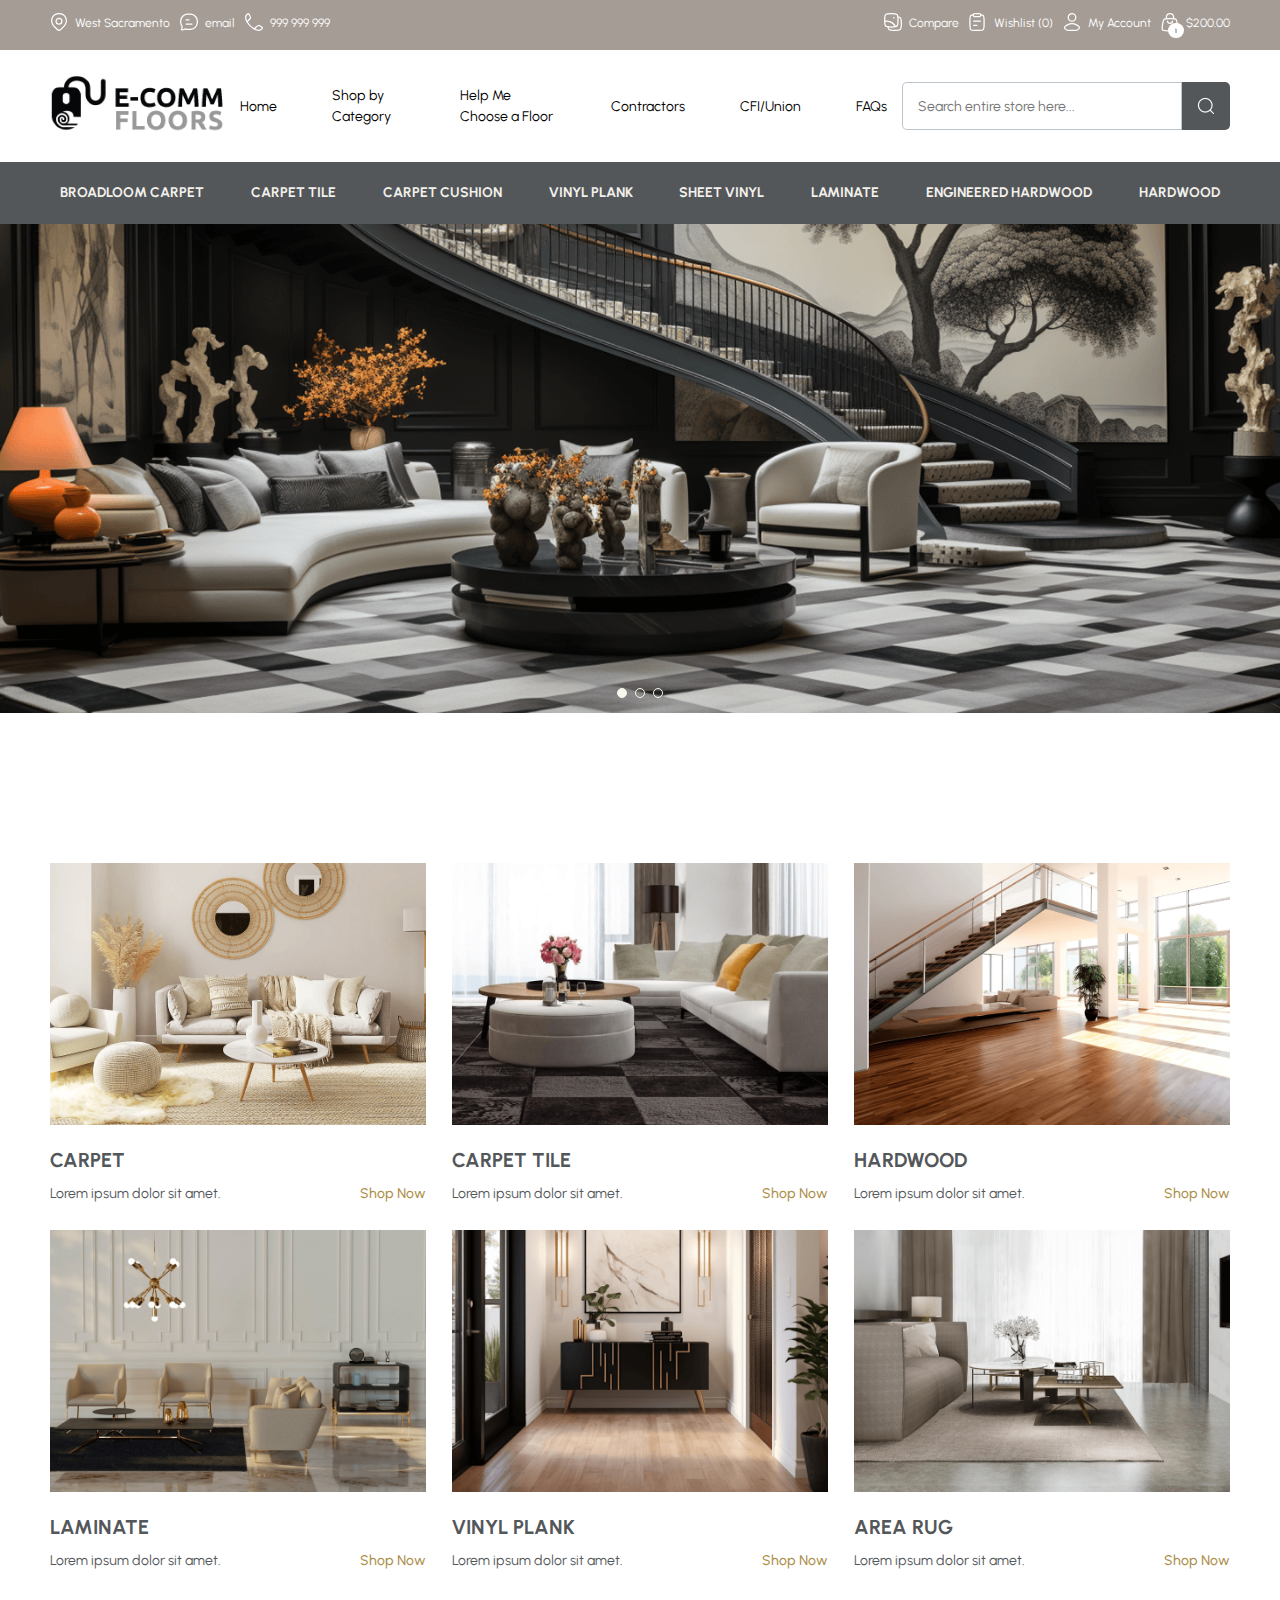
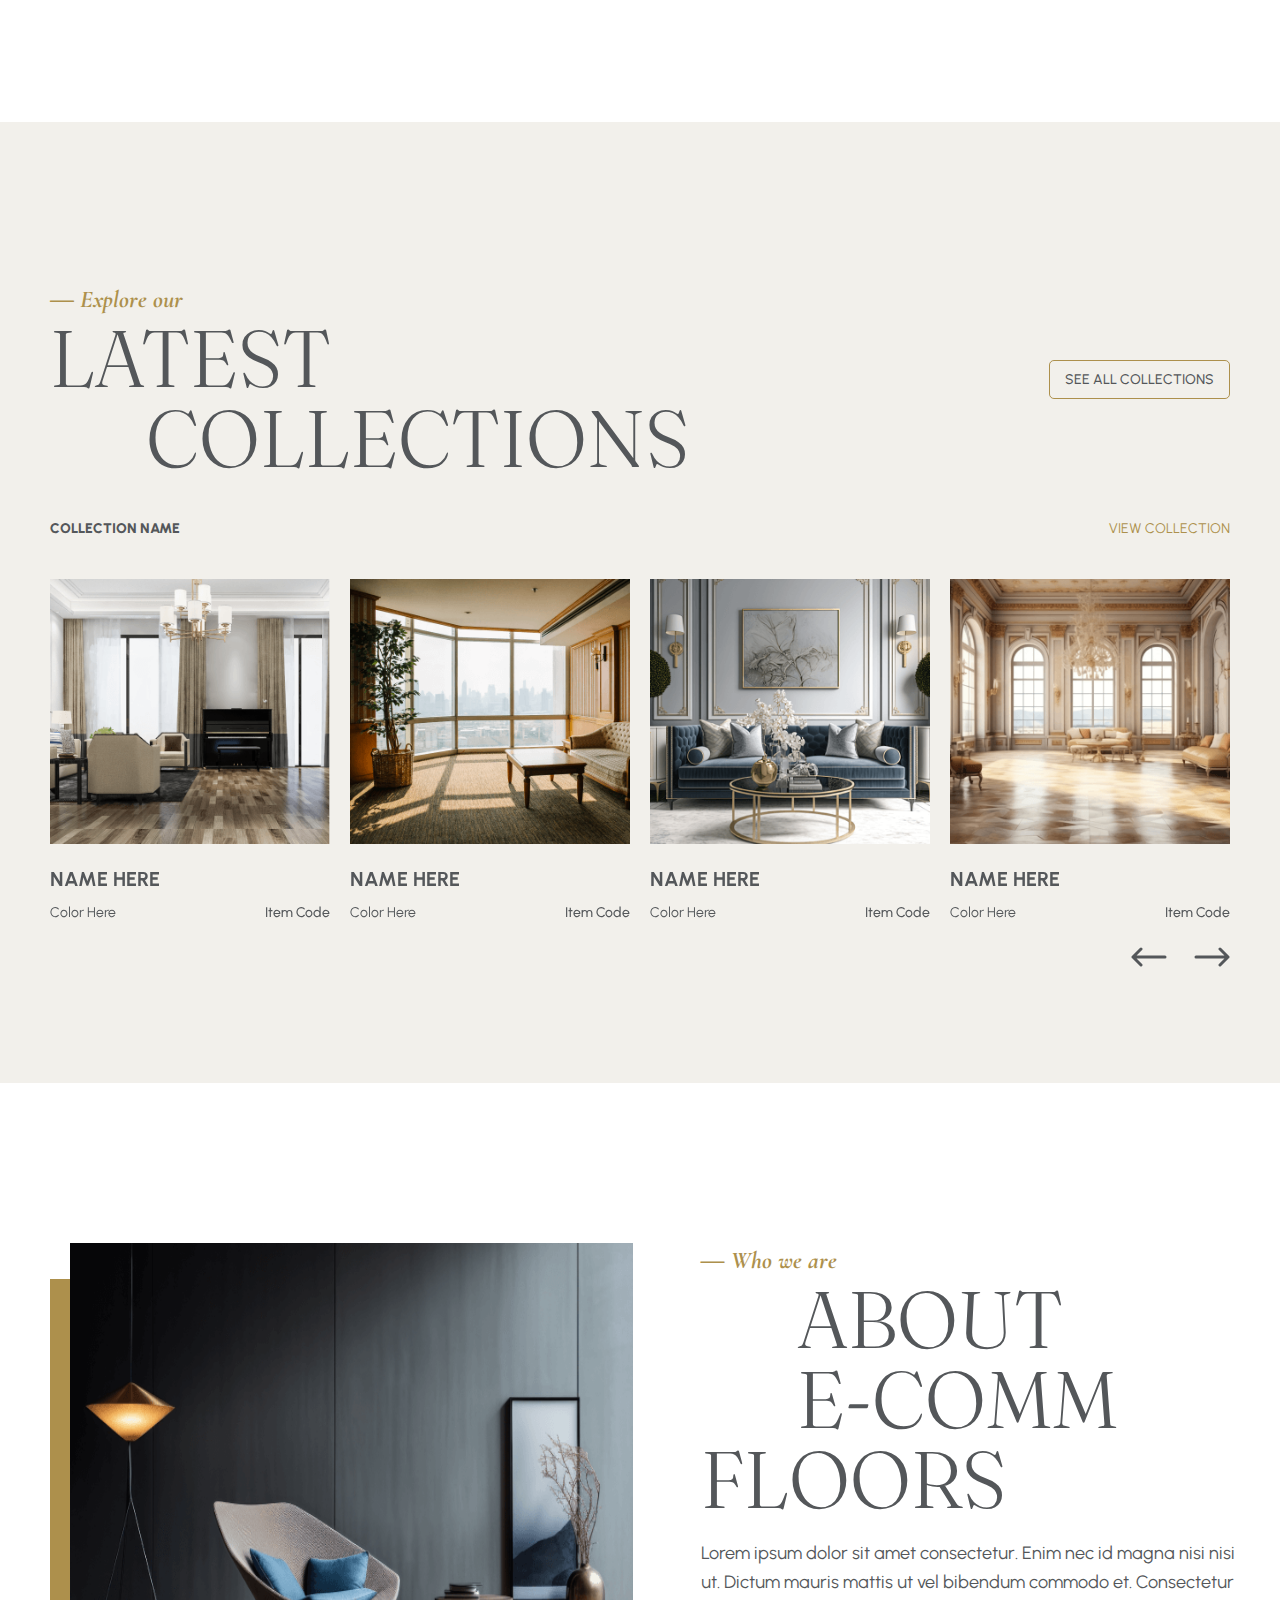
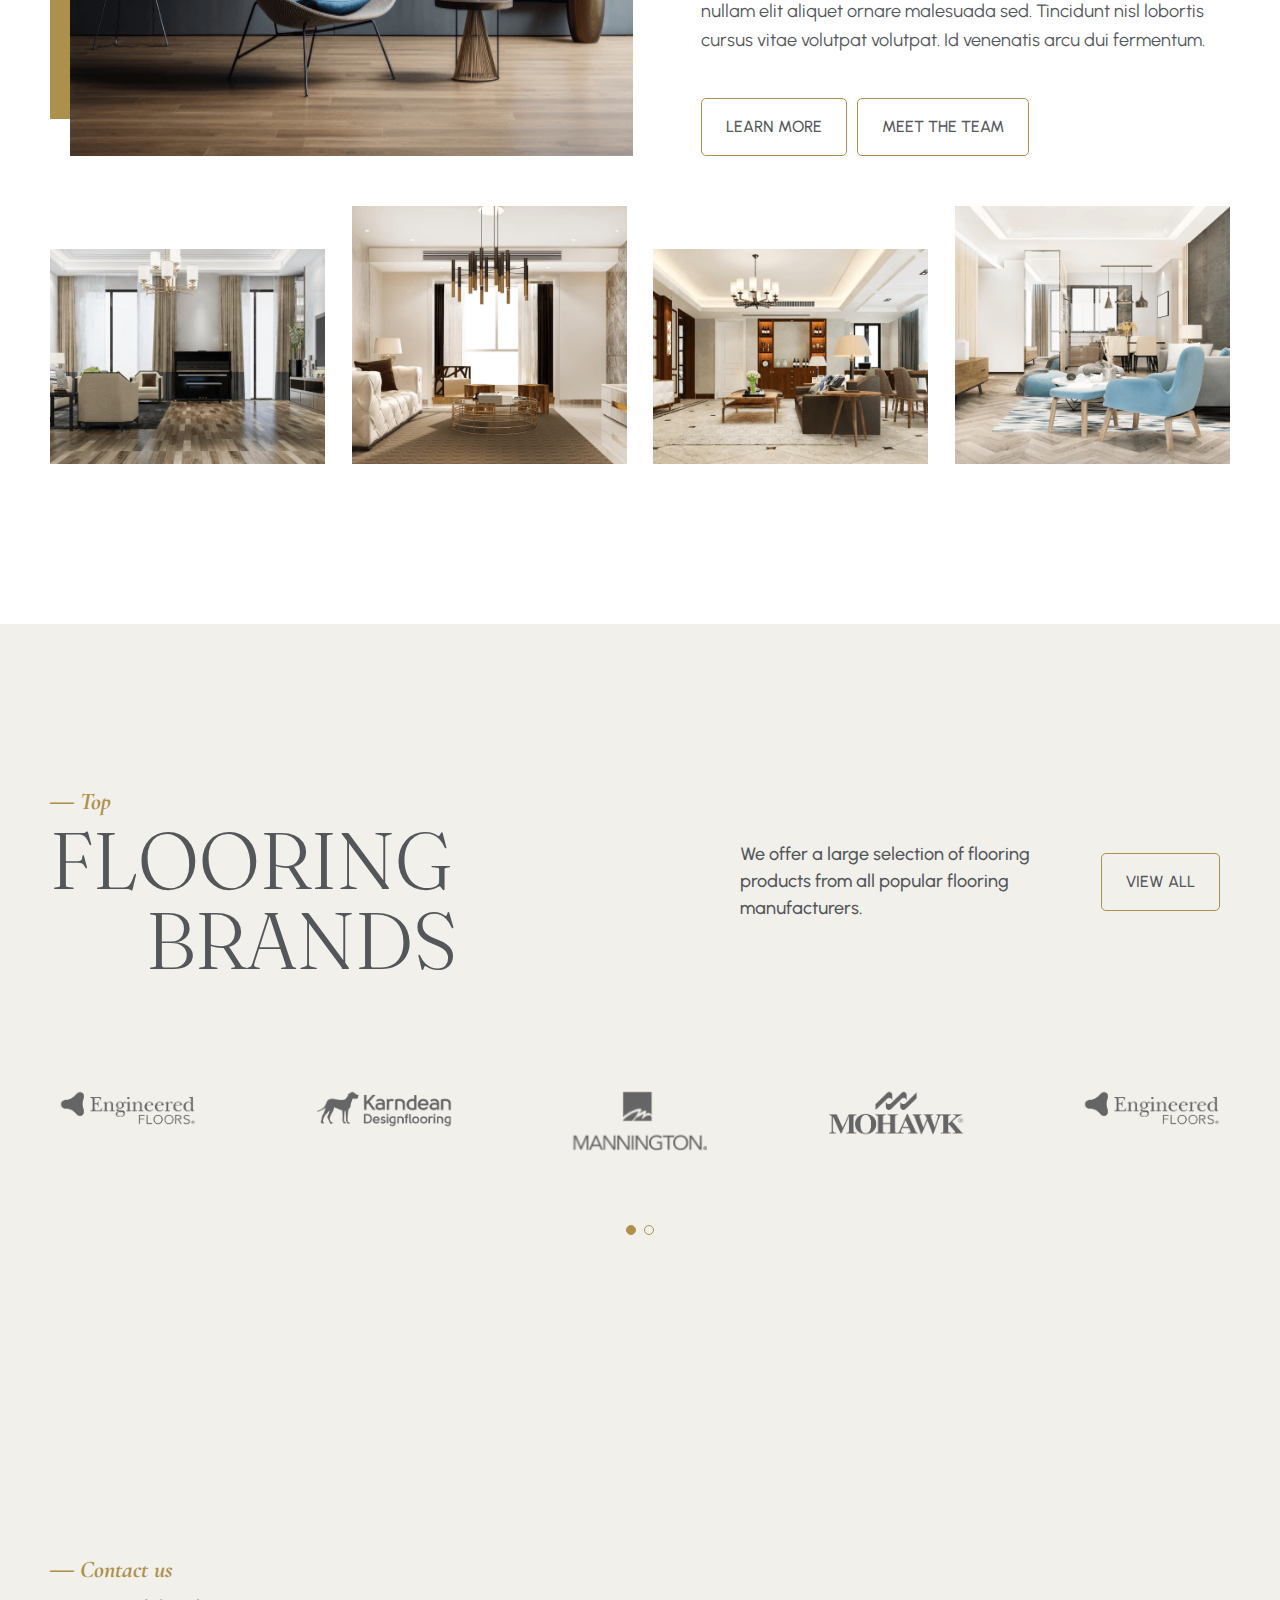
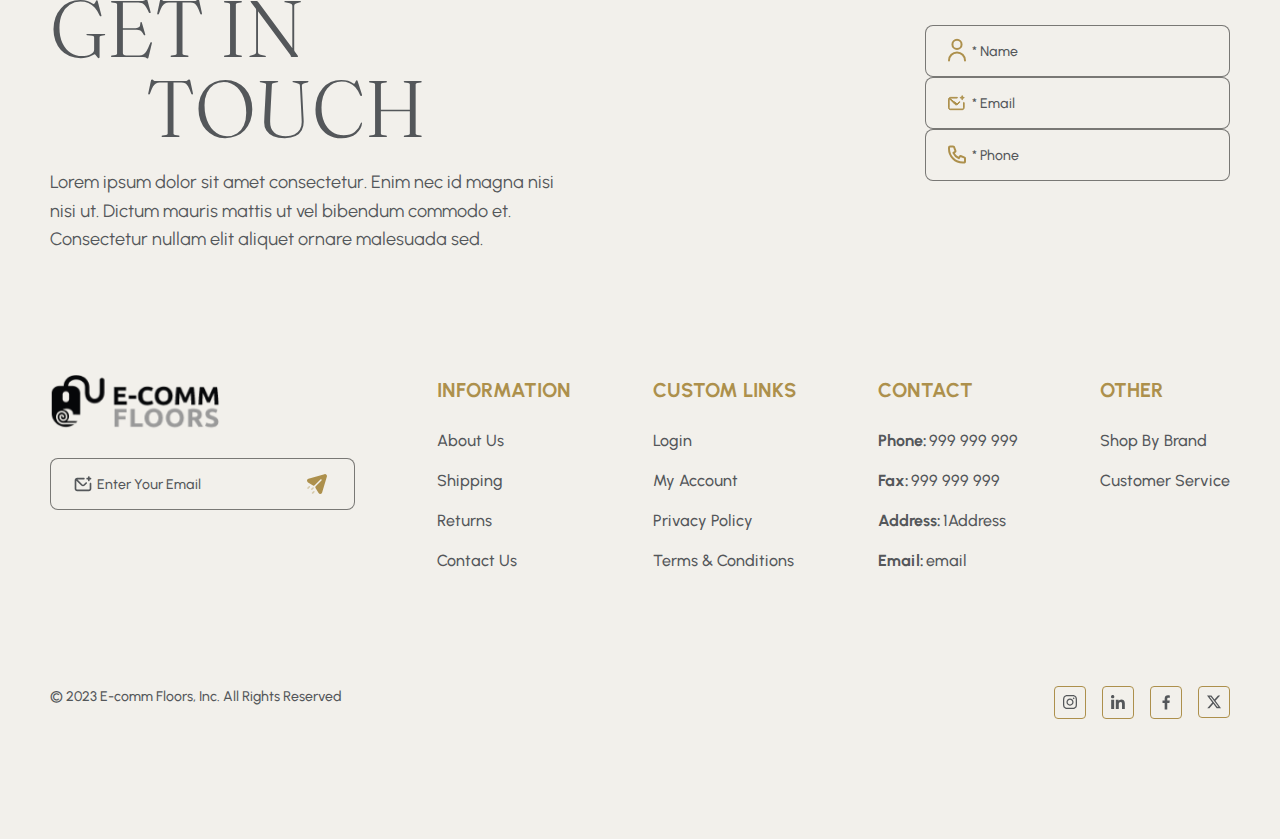
==== index.html @ 0b2ad20d "main page" ====
<!DOCTYPE html>
<html lang="eng">

<head>
  <meta charset="UTF-8">
  <meta http-equiv="X-UA-Compatible" content="IE=edge">
  <meta name="viewport" content="width=device-width, initial-scale=1.0">
  <!-- <link rel="icon" href="#" type="image/x-icon"> -->
  <link rel="stylesheet" href="css/swiper-bundle.min.css">
  <link rel="stylesheet" href="css/reset.css">
  <link rel="stylesheet" href="css/style.min.css">
  <link rel="preload" href="Urbanist-Bold.woff2" as="font" type="font/woff2" crossorigin>
  <link rel="preload" href="Urbanist-SemiBold.woff2" as="font" type="font/woff2" crossorigin>
  <link rel="preload" href="Urbanist-Regular.woff2" as="font" type="font/woff2" crossorigin>
  <link rel="preload" href="Urbanist-Medium.woff2" as="font" type="font/woff2" crossorigin>
  <link rel="preload" href="Urbanist-ExtraBold.woff2" as="font" type="font/woff2" crossorigin>
  <link rel="preload" href="FrauncesLight.woff2" as="font" type="font/woff2" crossorigin>
  <link rel="preload" href="CormorantBoldItalic.woff2" as="font" type="font/woff2" crossorigin>
  <title>Home</title>
</head>

<body class="m-page">
  <div class="wrapper-b">
    <header class="header">
      <div class="header__top">
        <div class="container">
          <div class="header__top-inner">
            <div class="header__top-col1">
              <span class="header__top-item">
                <span class="header__top-icon">
                  <svg width="18" height="18" viewBox="0 0 18 18" fill="none" xmlns="http://www.w3.org/2000/svg">
                    <path
                      d="M10.3481 16.8071C9.98671 17.1455 9.50366 17.3346 9.00093 17.3346C8.49821 17.3346 8.01515 17.1455 7.65374 16.8071C4.34418 13.6896 -0.0910308 10.2071 2.07189 5.15102C3.24136 2.41727 6.04862 0.667969 9.00093 0.667969C11.9532 0.667969 14.7605 2.41727 15.93 5.15102C18.0902 10.2007 13.6658 13.7004 10.3481 16.8071Z"
                      stroke="white" stroke-width="1.25" />
                    <path
                      d="M11.9154 8.16667C11.9154 9.7775 10.6095 11.0833 8.9987 11.0833C7.38787 11.0833 6.08203 9.7775 6.08203 8.16667C6.08203 6.55584 7.38787 5.25 8.9987 5.25C10.6095 5.25 11.9154 6.55584 11.9154 8.16667Z"
                      stroke="white" stroke-width="1.25" />
                  </svg>
                </span>
                <span class="header__top-text">
                  West Sacramento
                </span>
              </span>
              <a class="header__top-item">
                <span class="header__top-icon">
                  <svg width="18" height="18" viewBox="0 0 18 18" fill="none" xmlns="http://www.w3.org/2000/svg">
                    <path d="M6.08594 11.082H11.9193M6.08594 6.91536H9.0026" stroke="white" stroke-width="1.25"
                      stroke-linecap="round" stroke-linejoin="round" />
                    <path
                      d="M10.8101 16.4075C14.296 16.1758 17.0726 13.3597 17.3011 9.82443C17.3458 9.13259 17.3458 8.41614 17.3011 7.7243C17.0726 4.18901 14.296 1.37298 10.8101 1.14126C9.6209 1.06221 8.37927 1.06237 7.19247 1.14126C3.70662 1.37298 0.929976 4.18901 0.701502 7.7243C0.656791 8.41614 0.656791 9.13259 0.701502 9.82443C0.784715 11.112 1.35416 12.3042 2.02456 13.3109C2.41381 14.0156 2.15692 14.8952 1.75148 15.6635C1.45914 16.2175 1.31298 16.4945 1.43034 16.6946C1.5477 16.8947 1.80985 16.9011 2.33416 16.9139C3.37102 16.9391 4.07021 16.6452 4.6252 16.2359C4.93997 16.0038 5.09736 15.8877 5.20583 15.8744C5.3143 15.861 5.52777 15.949 5.95464 16.1248C6.3383 16.2828 6.78377 16.3803 7.19247 16.4075C8.37927 16.4864 9.6209 16.4865 10.8101 16.4075Z"
                      stroke="white" stroke-width="1.25" stroke-linejoin="round" />
                  </svg>
                </span>
                <span class="header__top-text">
                  email
                </span>
              </a>
              <a class="header__top-item">
                <span class="header__top-icon">
                  <svg width="18" height="18" viewBox="0 0 18 18" fill="none" xmlns="http://www.w3.org/2000/svg">
                    <path
                      d="M2.14932 8.95327C1.3593 7.57572 0.977842 6.45087 0.747833 5.31065C0.407654 3.62428 1.18614 1.97697 2.47579 0.925864C3.02084 0.481621 3.64566 0.6334 3.96797 1.21163L4.69562 2.51706C5.27238 3.55177 5.56075 4.06913 5.50356 4.61763C5.44636 5.16613 5.05744 5.61285 4.27961 6.50631L2.14932 8.95327ZM2.14932 8.95327C3.74839 11.7415 6.25783 14.2524 9.04934 15.8533M9.04934 15.8533C10.4269 16.6433 11.5517 17.0248 12.692 17.2548C14.3783 17.5949 16.0256 16.8165 17.0767 15.5268C17.521 14.9818 17.3692 14.3569 16.791 14.0346L15.4855 13.307C14.4508 12.7302 13.9335 12.4418 13.385 12.499C12.8365 12.5562 12.3897 12.9452 11.4963 13.723L9.04934 15.8533Z"
                      stroke="white" stroke-width="1.25" stroke-linejoin="round" />
                  </svg>
                </span>
                <span class="header__top-text">
                  999 999 999
                </span>
              </a>
            </div>
            <div class="header__top-col2">
              <a class="header__top-item">
                <span class="header__top-icon">
                  <svg width="18" height="18" viewBox="0 0 18 18" fill="none" xmlns="http://www.w3.org/2000/svg">
                    <path
                      d="M4 13.9787C4.10725 15.0691 4.34963 15.803 4.89743 16.3508C5.87997 17.3333 7.46135 17.3333 10.6241 17.3333C13.7869 17.3333 15.3682 17.3333 16.3508 16.3508C17.3333 15.3682 17.3333 13.7869 17.3333 10.6241C17.3333 7.46135 17.3333 5.87997 16.3508 4.89743C15.803 4.34963 15.0691 4.10725 13.9787 4"
                      stroke="white" stroke-width="1.25" />
                    <path
                      d="M0.667969 7.33464C0.667969 4.19194 0.667969 2.62059 1.64428 1.64428C2.62059 0.667969 4.19194 0.667969 7.33464 0.667969C10.4773 0.667969 12.0487 0.667969 13.025 1.64428C14.0013 2.62059 14.0013 4.19194 14.0013 7.33464C14.0013 10.4773 14.0013 12.0487 13.025 13.025C12.0487 14.0013 10.4773 14.0013 7.33464 14.0013C4.19194 14.0013 2.62059 14.0013 1.64428 13.025C0.667969 12.0487 0.667969 10.4773 0.667969 7.33464Z"
                      stroke="white" stroke-width="1.25" />
                    <path
                      d="M0.667969 8.26673C1.18382 8.20117 1.70534 8.16878 2.22773 8.16992C4.43768 8.12905 6.5935 8.73158 8.31053 9.86998C9.90297 10.9258 11.0219 12.3788 11.5013 14.0013"
                      stroke="white" stroke-width="1.25" stroke-linejoin="round" />
                    <path d="M9.83578 4.83594H9.84326" stroke="white" stroke-width="1.66667" stroke-linecap="round"
                      stroke-linejoin="round" />
                  </svg>
                </span>
                <span class="header__top-text">
                  Compare
                </span>
              </a>
              <a class="header__top-item">
                <span class="header__top-icon">
                  <svg width="16" height="18" viewBox="0 0 16 18" fill="none" xmlns="http://www.w3.org/2000/svg">
                    <path d="M4.66406 12.3346H7.9974M4.66406 8.16797H11.3307" stroke="white" stroke-width="1.25"
                      stroke-linecap="round" />
                    <path
                      d="M4.25065 1.91797C2.95415 1.95686 2.18116 2.10117 1.6463 2.63653C0.914062 3.36945 0.914062 4.54905 0.914063 6.90827L0.914063 12.33C0.914063 14.6892 0.914063 15.8688 1.6463 16.6017C2.37853 17.3346 3.55704 17.3346 5.91406 17.3346L10.0807 17.3346C12.4378 17.3346 13.6163 17.3346 14.3485 16.6017C15.0807 15.8688 15.0807 14.6892 15.0807 12.33V6.90827C15.0807 4.54905 15.0807 3.36945 14.3485 2.63653C13.8136 2.10117 13.0406 1.95686 11.7441 1.91797"
                      stroke="white" stroke-width="1.25" />
                    <path
                      d="M4.24609 2.1263C4.24609 1.32089 4.89901 0.667969 5.70443 0.667969H10.2878C11.0932 0.667969 11.7461 1.32089 11.7461 2.1263C11.7461 2.93172 11.0932 3.58464 10.2878 3.58464H5.70443C4.89901 3.58464 4.24609 2.93172 4.24609 2.1263Z"
                      stroke="white" stroke-width="1.25" stroke-linejoin="round" />
                  </svg>
                </span>
                <span class="header__top-text">
                  Wishlist (0)
                </span>
              </a>
              <a class="header__top-item">
                <span class="header__top-icon">
                  <svg width="18" height="18" viewBox="0 0 18 18" fill="none" xmlns="http://www.w3.org/2000/svg">
                    <path
                      d="M4.48131 11.9026C3.30234 12.6046 0.211137 14.0381 2.09388 15.8318C3.01359 16.708 4.03791 17.3346 5.32572 17.3346H12.6743C13.9621 17.3346 14.9864 16.708 15.9061 15.8318C17.7889 14.0381 14.6977 12.6046 13.5187 11.9026C10.754 10.2564 7.24599 10.2564 4.48131 11.9026Z"
                      stroke="white" stroke-width="1.25" stroke-linecap="round" stroke-linejoin="round" />
                    <path
                      d="M12.75 4.41797C12.75 6.48904 11.0711 8.16797 9 8.16797C6.92893 8.16797 5.25 6.48904 5.25 4.41797C5.25 2.3469 6.92893 0.667969 9 0.667969C11.0711 0.667969 12.75 2.3469 12.75 4.41797Z"
                      stroke="white" stroke-width="1.25" />
                  </svg>
                </span>
                <span class="header__top-text">
                  My Account
                </span>
              </a>
              <a class="header__top-item">
                <span class="header__top-icon">
                  <svg width="18" height="19" viewBox="0 0 18 19" fill="none" xmlns="http://www.w3.org/2000/svg">
                    <path
                      d="M1.55006 11.6624L1.85443 9.93619C2.21416 7.896 2.39403 6.87591 3.10632 6.27194C3.8186 5.66797 4.84179 5.66797 6.88815 5.66797H11.1092C13.1556 5.66797 14.1788 5.66797 14.8911 6.27194C15.6034 6.87591 15.7832 7.896 16.143 9.93619L16.4473 11.6624C16.9451 14.4856 17.194 15.8971 16.4276 16.8242C15.6612 17.7513 14.2453 17.7513 11.4136 17.7513H6.58378C3.75208 17.7513 2.33623 17.7513 1.56981 16.8242C0.803384 15.8971 1.05228 14.4856 1.55006 11.6624Z"
                      stroke="white" stroke-width="1.25" />
                    <path
                      d="M5.25 5.66797L5.38985 3.98979C5.54631 2.11219 7.11589 0.667969 9 0.667969C10.8841 0.667969 12.4537 2.11219 12.6102 3.98979L12.75 5.66797"
                      stroke="white" stroke-width="1.25" />
                    <path
                      d="M11.5 8.16667C11.3916 9.34423 10.3047 10.25 9 10.25C7.69527 10.25 6.60835 9.34423 6.5 8.16667"
                      stroke="white" stroke-width="1.25" stroke-linecap="round" />
                  </svg>
                </span>
                <span class="header__top-text">
                  $200.00
                </span>
                <span class="pin">1</span>
              </a>
            </div>
          </div>
        </div>
      </div>
      <div class="header__middle">
        <div class="container">
          <div class="header__middle-inner">
            <a href="#" class="header__logo logo">
              <img src="image/logo.png" alt="logo">
            </a>
            <nav class="nav">
              <li class="nav__list">
                <a href="#" class="nav__link">
                  Home
                </a>
              </li>
              <li class="nav__list">
                <a href="#" class="nav__link">
                  Shop by Category
                </a>
              </li>
              <li class="nav__list">
                <a href="#" class="nav__link">
                  Help Me Choose a Floor
                </a>
              </li>
              <li class="nav__list">
                <a href="#" class="nav__link">
                  Contractors
                </a>
              </li>
              <li class="nav__list">
                <a href="#" class="nav__link">
                  CFI/Union
                </a>
              </li>
              <li class="nav__list">
                <a href="#" class="nav__link">
                  FAQs
                </a>
              </li>
            </nav>
            <div class="search">
              <input class="search__input" placeholder="Search entire store here...">
              <button class="search__button">
                <img src="image/search (1).png" alt="">
              </button>
            </div>

          </div>
        </div>

      </div>
      <div class="header__bottom">
        <div class="container">
          <div class="header__bottom-inner">
            <nav class="header__nav nav">
              <li class="header__list nav__list">
                <a href="#" class="header__link nav__link">
                  Broadloom Carpet
                </a>
              </li>
              <li class="header__list nav__list">
                <a href="#" class="header__link nav__link">
                  Carpet Tile
                </a>
              </li>
              <li class="header__list nav__list">
                <a href="#" class="header__link nav__link">
                  Carpet Cushion
                </a>
              </li>
              <li class="header__list nav__list">
                <a href="#" class="header__link nav__link">
                  Vinyl Plank
                </a>
              </li>
              <li class="header__list nav__list">
                <a href="#" class="header__link nav__link">
                  Sheet Vinyl
                </a>
              </li>
              <li class="header__list nav__list">
                <a href="#" class="header__link nav__link">
                  Laminate
                </a>
              </li>
              <li class="header__list nav__list">
                <a href="#" class="header__link nav__link">
                  Engineered Hardwood
                </a>
              </li>
              <li class="header__list nav__list">
                <a href="#" class="header__link nav__link">
                  Hardwood
                </a>
              </li>
            </nav>
          </div>
        </div>

      </div>
    </header>
    <main class="main">
      <section class="main__hero">
        <div class="wrapper">
          <div class="swiper">
            <div class="swiper-wrapper">
              <div class="swiper-slide"><img src="image/header__img2.png"></div>
              <div class="swiper-slide"><img src="image/header__img1.png"></div>
              <div class="swiper-slide"><img src="image/header__img3.png"></div>
            </div>
            <div class="swiper-pagination"></div>
          </div>
        </div>
      </section>
      <section class="category">
        <div class="container">
          <div class="category__inner grid3 grid-tablet2 grid-mob">
            <div class="card">
              <div class="card__top">
                <div class="card__img">
                  <img src="image/category_1.png" alt="category">
                </div>
              </div>
              <div class="card__title">Carpet</div>
              <div class="card__bottom">
                <div class="card__text">Lorem ipsum dolor sit amet.</div>
                <div class="card__buy">Shop Now</div>
              </div>
            </div>
            <div class="card">
              <div class="card__top">
                <div class="card__img">
                  <img src="image/category_2.png" alt="category">
                </div>
              </div>
              <div class="card__title">Carpet tile</div>
              <div class="card__bottom">
                <div class="card__text">Lorem ipsum dolor sit amet.</div>
                <div class="card__buy">Shop Now</div>
              </div>
            </div>
            <div class="card">
              <div class="card__top">
                <div class="card__img">
                  <img src="image/category_3.png" alt="category">
                </div>
              </div>
              <div class="card__title">hardwood</div>
              <div class="card__bottom">
                <div class="card__text">Lorem ipsum dolor sit amet.</div>
                <div class="card__buy">Shop Now</div>
              </div>
            </div>
            <div class="card">
              <div class="card__top">
                <div class="card__img">
                  <img src="image/category_4.png" alt="category">
                </div>
              </div>
              <div class="card__title">laminate</div>
              <div class="card__bottom">
                <div class="card__text">Lorem ipsum dolor sit amet.</div>
                <div class="card__buy">Shop Now</div>
              </div>
            </div>
            <div class="card">
              <div class="card__top">
                <div class="card__img">
                  <img src="image/category_5.png" alt="category">
                </div>
              </div>
              <div class="card__title">vinyl plank</div>
              <div class="card__bottom">
                <div class="card__text">Lorem ipsum dolor sit amet.</div>
                <div class="card__buy">Shop Now</div>
              </div>
            </div>
            <div class="card">
              <div class="card__top">
                <div class="card__img">
                  <img src="image/category_6.png" alt="category">
                </div>
              </div>
              <div class="card__title">area rug</div>
              <div class="card__bottom">
                <div class="card__text">Lorem ipsum dolor sit amet.</div>
                <div class="card__buy">Shop Now</div>
              </div>
            </div>

          </div>
        </div>
      </section>
      <section class="collections">
        <div class="container">
          <div class="collections__top">
            <div>
              <div class="collections__bage bage">
                — Explore our
              </div>
              <h2 class="collections__title title">
                latest <span class="title__sub">collections</span>
              </h2>
            </div>
            <div>
              <a class="collections__link">
                See All Collections
              </a>
            </div>
          </div>

          <div class="collections__bottom">
            <div class="collections__name">
              Collection Name
            </div>
            <a class="collections__link-min">
              View Collection
            </a>
          </div>


          <div class="collections__wrapper wrapper">
            <div class="collections__gallary">
              <div class="swiper-wrapper">
                <div class="collections__slide swiper-slide">
                  <div class="card">
                    <div class="card__top">
                      <div class="card__img">
                        <img src="image/collection_1.png" alt="category">
                      </div>
                    </div>
                    <div class="card__title">name here</div>
                    <div class="card__bottom">
                      <div class="card__text">Color Here</div>
                      <div class="card__buy card__buy-s">Item Code</div>
                    </div>
                  </div>
                </div>
                <div class="collections__slide swiper-slide">
                  <div class="card">
                    <div class="card__top">
                      <div class="card__img">
                        <img src="image/collection_2.png" alt="category">
                      </div>
                    </div>
                    <div class="card__title">name here</div>
                    <div class="card__bottom">
                      <div class="card__text">Color Here</div>
                      <div class="card__buy card__buy-s">Item Code</div>
                    </div>
                  </div>
                </div>
                <div class="collections__slide swiper-slide">
                  <div class="card">
                    <div class="card__top">
                      <div class="card__img">
                        <img src="image/collection_3.png" alt="category">
                      </div>
                    </div>
                    <div class="card__title">name here</div>
                    <div class="card__bottom">
                      <div class="card__text">Color Here</div>
                      <div class="card__buy card__buy-s">Item Code</div>
                    </div>
                  </div>
                </div>
                <div class="collections__slide swiper-slide">
                  <div class="card">
                    <div class="card__top">
                      <div class="card__img">
                        <img src="image/collection_4.png" alt="category">
                      </div>
                    </div>
                    <div class="card__title">name here</div>
                    <div class="card__bottom">
                      <div class="card__text">Color Here</div>
                      <div class="card__buy card__buy-s">Item Code</div>
                    </div>
                  </div>
                </div>
                <div class="collections__slide swiper-slide">
                  <div class="card">
                    <div class="card__top">
                      <div class="card__img">
                        <img src="image/collection_2.png" alt="category">
                      </div>
                    </div>
                    <div class="card__title">name here</div>
                    <div class="card__bottom">
                      <div class="card__text">Color Here</div>
                      <div class="card__buy card__buy-s">Item Code</div>
                    </div>
                  </div>
                </div>
              </div>
              <div class="btn-prev">
                <svg width="36" height="20" viewBox="0 0 36 20" fill="none" xmlns="http://www.w3.org/2000/svg">
                  <path d="M2 10L34 10M2 10L10 18M2 10L10 2" stroke="#54575A" stroke-width="3" stroke-linecap="round"
                    stroke-linejoin="round" />
                </svg>
              </div>
              <div class="btn-next">
                <svg width="36" height="20" viewBox="0 0 36 20" fill="none" xmlns="http://www.w3.org/2000/svg">
                  <path d="M34 10L2 10M34 10L26 18M34 10L26 2" stroke="#54575A" stroke-width="3" stroke-linecap="round"
                    stroke-linejoin="round" />
                </svg>
              </div>
            </div>
          </div>
        </div>
      </section>
      <section class="about">
        <div class="container">
          <div class="about__top grid2">
            <div class="about__image">
              <img src="image/about_1.png" alt="about">
            </div>
            <div class="about__info">
              <div class="bage">— Who we are</div>
              <h2 class="title"> <span class="title__sub">About</span><span class="title__sub">e-comm</span> floors</h2>
              <div class="about__text">
                Lorem ipsum dolor sit amet consectetur. Enim nec id magna nisi nisi ut. Dictum mauris mattis ut vel
                bibendum commodo et. Consectetur nullam elit aliquet ornare malesuada sed. Tincidunt nisl lobortis
                cursus
                vitae volutpat volutpat. Id venenatis arcu dui fermentum.
              </div>
              <div class="about__links">
                <a href="#" class="about__link">learn more</a>
                <a href="#" class="about__link">meet the team</a>
              </div>

            </div>
          </div>
          <div class="about__bottom">
            <div class="about__gallery grid4">
              <img src="image/about_2.png" alt="about_img">
              <img src="image/about_3.png" alt="about_img">
              <img src="image/about_4.png" alt="about_img">
              <img src="image/about_5.png" alt="about_img">
            </div>
          </div>

        </div>

      </section>
      <section class="brand">
        <div class="container">
          <div class="brand__top">
            <div class="brand__title">
              <div class="bage">— Top</div>
              <h2 class="title"> Flooring <span class="title__sub">brands</span></h2>
            </div>
            <div class="brand__info">
              <div class="brand__text">We offer a large selection of flooring products from all popular flooring
                manufacturers.</div>
              <a href="#" class="brand__link">view all</a>
            </div>
          </div>
          <div class="brand__wrapper wrapper">
            <div class="brand__gallery">
              <div class="swiper-wrapper">
                <div class="brand__slide swiper-slide"><img src="image/brand_1.png"></div>
                <div class="brand__slide swiper-slide"><img src="image/brand_2.png"></div>
                <div class="brand__slide swiper-slide"><img src="image/brand_3.png"></div>
                <div class="brand__slide swiper-slide"><img src="image/brand_4.png"></div>
                <div class="brand__slide swiper-slide"><img src="image/brand_1.png"></div>
                <div class="brand__slide swiper-slide"><img src="image/brand_5.png"></div>
              </div>

              <div class="brand__pagination"></div>


            </div>
          </div>

        </div>
      </section>
      <section class="get">
        <div class="container">
          <div class="get__inner">
            <div class="get__info">
              <div class="bage">— Contact us</div>
              <h2 class="title"> Get in<span class="title__sub">touch</span></h2>
              <div class="get__text">
                Lorem ipsum dolor sit amet consectetur. Enim nec id magna nisi nisi ut. Dictum mauris mattis ut vel
                bibendum commodo et. Consectetur nullam elit aliquet ornare malesuada sed.
              </div>
            </div>
            <div class="get__col">
              <form action="" class="get__form">
                <div class="fg">
                  <span class="fg__icon">
                    <svg width="18" height="24" viewBox="0 0 18 24" fill="none" xmlns="http://www.w3.org/2000/svg">
                      <path
                        d="M1 22.0714C1 17.6531 4.58173 14.0714 9 14.0714C13.4183 14.0714 17 17.6531 17 22.0714M13.5714 6.07143C13.5714 8.59616 11.5247 10.6429 9 10.6429C6.47527 10.6429 4.42857 8.59616 4.42857 6.07143C4.42857 3.5467 6.47527 1.5 9 1.5C11.5247 1.5 13.5714 3.5467 13.5714 6.07143Z"
                        stroke="#AD904C" stroke-width="2" stroke-linecap="round" stroke-linejoin="round" />
                    </svg>
                  </span>
                  <input type="email" placeholder="* Name">
                </div>
                <div class="fg">
                  <span class="fg__icon">
                    <svg width="17" height="16" viewBox="0 0 17 16" fill="none" xmlns="http://www.w3.org/2000/svg">
                      <path
                        d="M1.16667 3.79977L2.02052 4.65508L6.92 9.56289C6.92004 9.56294 6.92009 9.56298 6.92013 9.56303C7.29512 9.93748 7.80339 10.1478 8.33333 10.1478C8.86323 10.1478 9.37146 9.93751 9.74644 9.56311L1.16667 3.79977ZM1.16667 3.79977V5.00833V13C1.16667 13.3536 1.30714 13.6928 1.55719 13.9428C1.80724 14.1929 2.14638 14.3333 2.5 14.3333H14.1667C14.5203 14.3333 14.8594 14.1929 15.1095 13.9428C15.3595 13.6928 15.5 13.3536 15.5 13V8C15.5 7.91159 15.5351 7.82681 15.5976 7.7643C15.6601 7.70179 15.7449 7.66667 15.8333 7.66667C15.9217 7.66667 16.0065 7.70179 16.069 7.7643C16.1315 7.82681 16.1667 7.91159 16.1667 8V13C16.1667 13.5304 15.956 14.0391 15.5809 14.4142C15.2058 14.7893 14.6971 15 14.1667 15H2.5C1.96957 15 1.46086 14.7893 1.08579 14.4142C0.710714 14.0391 0.5 13.5304 0.5 13V4.66667C0.5 4.13623 0.710714 3.62753 1.08579 3.25245C1.46086 2.87738 1.96957 2.66667 2.5 2.66667H9.16667C9.25507 2.66667 9.33985 2.70179 9.40237 2.7643C9.46488 2.82681 9.5 2.91159 9.5 3C9.5 3.08841 9.46488 3.17319 9.40237 3.2357C9.33985 3.29821 9.25507 3.33333 9.16667 3.33333H2.84167H1.63311L2.48841 4.18719L7.39675 9.08719L7.39673 9.0872L7.4 9.0904C7.64924 9.33471 7.98433 9.47155 8.33333 9.47155C8.68233 9.47155 9.01743 9.33471 9.26666 9.09041L9.26668 9.09042L9.27022 9.08689L11.3286 7.02855C11.3917 6.9654 11.4774 6.92992 11.5667 6.92992C11.656 6.92992 11.7416 6.9654 11.8048 7.02855C11.8679 7.0917 11.9034 7.17736 11.9034 7.26667C11.9034 7.35598 11.8679 7.44163 11.8048 7.50478L9.74667 9.56289L1.16667 3.79977ZM13.8333 3.83333V3.33333H13.3333H12.5C12.4116 3.33333 12.3268 3.29821 12.2643 3.2357C12.2018 3.17319 12.1667 3.08841 12.1667 3C12.1667 2.91159 12.2018 2.82681 12.2643 2.7643C12.3268 2.70179 12.4116 2.66667 12.5 2.66667H13.3333H13.8333V2.16667V1.33333C13.8333 1.24493 13.8685 1.16014 13.931 1.09763C13.9935 1.03512 14.0783 1 14.1667 1C14.2551 1 14.3399 1.03512 14.4024 1.09763C14.4649 1.16014 14.5 1.24493 14.5 1.33333V2.16667V2.66667H15H15.8333C15.9217 2.66667 16.0065 2.70179 16.069 2.7643C16.1315 2.82681 16.1667 2.91159 16.1667 3C16.1667 3.08841 16.1315 3.17319 16.069 3.2357C16.0065 3.29821 15.9217 3.33333 15.8333 3.33333H15H14.5V3.83333V4.66667C14.5 4.75507 14.4649 4.83986 14.4024 4.90237C14.3399 4.96488 14.2551 5 14.1667 5C14.0783 5 13.9935 4.96488 13.931 4.90237C13.8685 4.83986 13.8333 4.75507 13.8333 4.66667V3.83333Z"
                        fill="#AD904C" stroke="#AD904C" />
                    </svg>
                  </span>
                  <input type="email" placeholder="* Email">
                </div>
                <div class="fg">
                  <span class="fg__icon">
                    <svg width="18" height="19" viewBox="0 0 18 19" fill="none" xmlns="http://www.w3.org/2000/svg">
                      <path
                        d="M14.7778 17.5C7.16852 17.5 1 11.3315 1 3.72222C1 3.37892 1.01256 3.03854 1.03724 2.70154C1.06556 2.31477 1.07972 2.1214 1.18107 1.94536C1.26501 1.79956 1.41378 1.6613 1.56532 1.58822C1.74828 1.5 1.96167 1.5 2.38845 1.5H4.89273C5.25163 1.5 5.43108 1.5 5.58491 1.55907C5.72079 1.61124 5.84179 1.69599 5.93726 1.80587C6.04534 1.93025 6.10667 2.0989 6.22932 2.43619L7.26587 5.28671C7.40853 5.67914 7.47991 5.87535 7.46782 6.06151C7.45716 6.22566 7.40107 6.38363 7.30596 6.51783C7.1981 6.67003 7.01907 6.77745 6.661 6.99228L5.44444 7.72222C6.5128 10.0768 8.42231 11.9888 10.7778 13.0556L11.5077 11.839C11.7226 11.4809 11.83 11.3019 11.9821 11.194C12.1164 11.0989 12.2743 11.0428 12.4385 11.0322C12.6246 11.0201 12.8209 11.0915 13.2133 11.2341L16.0638 12.2707C16.4011 12.3933 16.5698 12.4547 16.6941 12.5628C16.804 12.6582 16.8888 12.7792 16.9409 12.9151C17 13.0689 17 13.2484 17 13.6073V16.1116C17 16.5383 17 16.7517 16.9117 16.9347C16.8387 17.0862 16.7004 17.235 16.5547 17.3189C16.3786 17.4203 16.1852 17.4344 15.7985 17.4628C15.4614 17.4875 15.1211 17.5 14.7778 17.5Z"
                        stroke="#AD904C" stroke-width="2" stroke-linecap="round" stroke-linejoin="round" />
                    </svg>
                  </span>
                  <input type="email" placeholder="* Phone">
                </div>
                <button class="fg__button">
                  button
                </button>
              </form>
            </div>
          </div>

        </div>
      </section>
    </main>
    <footer class="footer">
      <div class="container">
        <div class="footer__top">
          <div class="footer__top-col1">
            <a href="#" class="footer__logo logo">
              <img src="image/logo.png" alt="logo">
            </a>
            <div class="fg">
              <span class="fg__icon">
                <svg width="20" height="21" viewBox="0 0 20 21" fill="none" xmlns="http://www.w3.org/2000/svg">
                  <path
                    d="M14.168 6.57161H15.0013V7.40495C15.0013 7.62596 15.0891 7.83792 15.2454 7.9942C15.4017 8.15048 15.6136 8.23828 15.8346 8.23828C16.0556 8.23828 16.2676 8.15048 16.4239 7.9942C16.5802 7.83792 16.668 7.62596 16.668 7.40495V6.57161H17.5013C17.7223 6.57161 17.9343 6.48382 18.0906 6.32754C18.2468 6.17126 18.3346 5.9593 18.3346 5.73828C18.3346 5.51727 18.2468 5.30531 18.0906 5.14903C17.9343 4.99275 17.7223 4.90495 17.5013 4.90495H16.668V4.07161C16.668 3.8506 16.5802 3.63864 16.4239 3.48236C16.2676 3.32608 16.0556 3.23828 15.8346 3.23828C15.6136 3.23828 15.4017 3.32608 15.2454 3.48236C15.0891 3.63864 15.0013 3.8506 15.0013 4.07161V4.90495H14.168C13.947 4.90495 13.735 4.99275 13.5787 5.14903C13.4224 5.30531 13.3346 5.51727 13.3346 5.73828C13.3346 5.9593 13.4224 6.17126 13.5787 6.32754C13.735 6.48382 13.947 6.57161 14.168 6.57161ZM17.5013 9.90495C17.2803 9.90495 17.0683 9.99275 16.912 10.149C16.7558 10.3053 16.668 10.5173 16.668 10.7383V15.7383C16.668 15.9593 16.5802 16.1713 16.4239 16.3275C16.2676 16.4838 16.0556 16.5716 15.8346 16.5716H4.16797C3.94695 16.5716 3.73499 16.4838 3.57871 16.3275C3.42243 16.1713 3.33464 15.9593 3.33464 15.7383V7.74661L8.23463 12.6549C8.70339 13.1231 9.3388 13.3861 10.0013 13.3861C10.6638 13.3861 11.2992 13.1231 11.768 12.6549L13.8263 10.5966C13.9832 10.4397 14.0714 10.2269 14.0714 10.0049C14.0714 9.78303 13.9832 9.5702 13.8263 9.41328C13.6694 9.25636 13.4566 9.1682 13.2346 9.1682C13.0127 9.1682 12.7999 9.25636 12.643 9.41328L10.5846 11.4716C10.4289 11.6243 10.2194 11.7098 10.0013 11.7098C9.78317 11.7098 9.57374 11.6243 9.41797 11.4716L4.50963 6.57161H10.8346C11.0556 6.57161 11.2676 6.48382 11.4239 6.32754C11.5802 6.17126 11.668 5.9593 11.668 5.73828C11.668 5.51727 11.5802 5.30531 11.4239 5.14903C11.2676 4.99275 11.0556 4.90495 10.8346 4.90495H4.16797C3.50493 4.90495 2.86904 5.16834 2.4002 5.63718C1.93136 6.10602 1.66797 6.74191 1.66797 7.40495V15.7383C1.66797 16.4013 1.93136 17.0372 2.4002 17.506C2.86904 17.9749 3.50493 18.2383 4.16797 18.2383H15.8346C16.4977 18.2383 17.1336 17.9749 17.6024 17.506C18.0712 17.0372 18.3346 16.4013 18.3346 15.7383V10.7383C18.3346 10.5173 18.2468 10.3053 18.0906 10.149C17.9343 9.99275 17.7223 9.90495 17.5013 9.90495Z"
                    fill="#54575A" />
                </svg>
              </span>
              <input type="email" placeholder="Enter Your Email">
              <button class="fg__button">
                <svg width="20" height="21" viewBox="0 0 20 21" fill="none" xmlns="http://www.w3.org/2000/svg">
                  <path
                    d="M19.4274 1.31658C18.9274 0.80558 18.1874 0.61658 17.4974 0.81658L1.40742 5.46558C0.67942 5.66758 0.16342 6.24458 0.0244202 6.97658C-0.11758 7.72258 0.37842 8.67058 1.02642 9.06658L6.05742 12.1386C6.57342 12.4546 7.23942 12.3756 7.66642 11.9476L13.4274 6.18658C13.7174 5.88558 14.1974 5.88558 14.4874 6.18658C14.7774 6.47558 14.7774 6.94658 14.4874 7.24658L8.71642 13.0076C8.28842 13.4356 8.20842 14.0996 8.52342 14.6166L11.5974 19.6666C11.9574 20.2656 12.5774 20.6066 13.2574 20.6066C13.3374 20.6066 13.4274 20.6066 13.5074 20.5956C14.2874 20.4966 14.9074 19.9656 15.1374 19.2156L19.9074 3.24658C20.1174 2.56658 19.9274 1.82658 19.4274 1.31658Z"
                    fill="#AD904C" />
                  <path opacity="0.4"
                    d="M7.45237 17.8791C7.74437 18.1721 7.74437 18.6471 7.45237 18.9401L6.08637 20.3051C5.94037 20.4521 5.74837 20.5251 5.55637 20.5251C5.36437 20.5251 5.17237 20.4521 5.02637 20.3051C4.73337 20.0121 4.73337 19.5381 5.02637 19.2451L6.39137 17.8791C6.68437 17.5871 7.15937 17.5871 7.45237 17.8791ZM6.66867 14.0911C6.96067 14.3841 6.96067 14.8591 6.66867 15.1521L5.30267 16.5171C5.15667 16.6641 4.96467 16.7371 4.77267 16.7371C4.58067 16.7371 4.38867 16.6641 4.24267 16.5171C3.94967 16.2241 3.94967 15.7501 4.24267 15.4571L5.60767 14.0911C5.90067 13.7991 6.37567 13.7991 6.66867 14.0911ZM2.90747 12.8987C3.19947 13.1917 3.19947 13.6667 2.90747 13.9597L1.54147 15.3247C1.39547 15.4717 1.20347 15.5447 1.01147 15.5447C0.819469 15.5447 0.627469 15.4717 0.481469 15.3247C0.188469 15.0317 0.188469 14.5577 0.481469 14.2647L1.84647 12.8987C2.13947 12.6067 2.61447 12.6067 2.90747 12.8987Z"
                    fill="#AD904C" />
                </svg>
              </button>
            </div>
          </div>
          <div class="footer__nav">
            <div class="footer__nav-show">
              Information
            </div>
            <div class="footer__nav-hidden">
              <div class="footer__nav-links">
                <a href="#" class="footer__nav-link">About Us</a>
                <a href="#" class="footer__nav-link">Shipping</a>
                <a href="#" class="footer__nav-link">Returns</a>
                <a href="#" class="footer__nav-link">Contact Us</a>
              </div>
            </div>
          </div>
          <div class="footer__nav">
            <div class="footer__nav-show">
              Custom Links
            </div>
            <div class="footer__nav-hidden">
              <div class="footer__nav-links">
                <a href="#" class="footer__nav-link">Login</a>
                <a href="#" class="footer__nav-link">My Account</a>
                <a href="#" class="footer__nav-link">Privacy Policy</a>
                <a href="#" class="footer__nav-link">Terms & Conditions</a>
              </div>
            </div>
          </div>
          <div class="footer__nav">
            <div class="footer__nav-show">
              Contact
            </div>
            <div class="footer__nav-hidden">
              <div class="footer__nav-links">
                <a href="#" class="footer__nav-link"><span>Phone:</span>999 999 999</a>
                <a href="#" class="footer__nav-link"><span>Fax: </span>999 999 999</a>
                <a href="#" class="footer__nav-link"><span>Address: </span>1Address</a>
                <a href="#" class="footer__nav-link"><span>Email:</span> email</a>
              </div>
            </div>
          </div>
          <div class="footer__nav">
            <div class="footer__nav-show">
              Other
            </div>
            <div class="footer__nav-hidden">
              <div class="footer__nav-links">
                <a href="#" class="footer__nav-link">Shop By Brand</a>
                <a href="#" class="footer__nav-link">Customer Service</a>
              </div>
            </div>
          </div>
        </div>
        <div class="footer__bottom">
          <div class="footer__info">
            © 2023 E-comm Floors, Inc. All Rights Reserved
          </div>
          <div class="social">
            <div class="social__inner">
              <a class="social__icon">
                <svg width="14" height="15" viewBox="0 0 14 15" fill="none" xmlns="http://www.w3.org/2000/svg">
                  <path fill-rule="evenodd" clip-rule="evenodd"
                    d="M4.11112 0.0885571C4.85835 0.0552112 5.09723 0.046875 6.99724 0.046875C8.89722 0.046875 9.13614 0.0552113 9.88614 0.0857781C10.6334 0.119124 11.1417 0.238612 11.5861 0.410899C12.0445 0.591522 12.4361 0.830499 12.825 1.21953C13.2139 1.60857 13.4556 1.9976 13.6333 2.45888C13.8056 2.90627 13.925 3.41479 13.9584 4.15953C13.9917 4.907 14 5.1432 14 7.0467C14 8.9502 13.9917 9.1864 13.9584 9.93387C13.925 10.6814 13.8056 11.1899 13.6333 11.6345C13.4528 12.093 13.2139 12.4848 12.825 12.8739C12.4361 13.2629 12.0472 13.5047 11.5861 13.6825C11.1389 13.8548 10.6306 13.9743 9.88614 14.0076C9.13889 14.041 8.90277 14.0493 7 14.0493C5.09723 14.0493 4.86111 14.041 4.1139 14.0076C3.36667 13.9743 2.85834 13.8548 2.41389 13.6825C1.95556 13.5019 1.56389 13.2629 1.175 12.8739C0.786113 12.4848 0.544447 12.0958 0.366667 11.6345C0.194445 11.1871 0.0750002 10.6786 0.0416667 9.93387C0.00833333 9.1864 0 8.9474 0 7.0467C0 5.146 0.00833333 4.907 0.0416667 4.16229C0.0750002 3.41479 0.194445 2.90627 0.366667 2.46166C0.547225 2.00316 0.786113 1.61134 1.175 1.22231C1.56389 0.833278 1.95278 0.591522 2.41389 0.413678C2.85834 0.241391 3.36667 0.121903 4.11112 0.0885571ZM9.8245 1.35001C9.08561 1.31666 8.86616 1.30832 6.99672 1.30832C5.12728 1.30832 4.90783 1.31388 4.16893 1.35001C3.48559 1.38057 3.11615 1.49728 2.86892 1.59176C2.54115 1.71681 2.30781 1.86965 2.06337 2.11418C1.81892 2.35872 1.66892 2.59214 1.54115 2.92003C1.44393 3.16735 1.33004 3.53693 1.29948 4.22053C1.26615 4.95968 1.25781 5.17921 1.25781 7.04933C1.25781 8.91948 1.26615 9.13901 1.29948 9.87817C1.33004 10.5617 1.4467 10.9313 1.54115 11.1786C1.66614 11.5066 1.81892 11.74 2.06337 11.9845C2.30781 12.229 2.54115 12.3791 2.86892 12.5069C3.11615 12.6042 3.48559 12.7181 4.16893 12.7487C4.90783 12.782 5.12728 12.7904 6.99672 12.7904C8.86616 12.7904 9.08561 12.782 9.8245 12.7487C10.5078 12.7181 10.8773 12.6014 11.1245 12.5069C11.4523 12.3819 11.6856 12.229 11.9301 11.9845C12.1745 11.74 12.3245 11.5066 12.4523 11.1786C12.5495 10.9313 12.6634 10.5617 12.6939 9.87817C12.7273 9.13901 12.7356 8.91948 12.7356 7.04933C12.7356 5.17921 12.7273 4.95968 12.6939 4.22053C12.6634 3.53693 12.5467 3.16735 12.4523 2.92003C12.3273 2.59214 12.1745 2.35872 11.9301 2.11418C11.6856 1.86965 11.4523 1.71959 11.1245 1.59176C10.8773 1.4945 10.5078 1.38057 9.8245 1.35001ZM3.43848 7.04828C3.43848 5.04733 5.03479 3.42698 6.99987 3.42698C8.96499 3.42698 10.5613 5.05013 10.5613 7.04828C10.5613 9.04647 8.96499 10.6696 6.99987 10.6696C5.03479 10.6696 3.43848 9.04927 3.43848 7.04828ZM4.68773 7.04819C4.68773 8.34669 5.72259 9.39893 6.99965 9.39893C8.27667 9.39893 9.31153 8.34669 9.31153 7.04819C9.31153 5.74964 8.27667 4.6974 6.99965 4.6974C5.72259 4.6974 4.68773 5.74964 4.68773 7.04819ZM11.5443 3.30621C11.5443 3.77287 11.1594 4.15118 10.6846 4.15118C10.2099 4.15118 9.82494 3.77287 9.82494 3.30621C9.82494 2.83954 10.2099 2.46123 10.6846 2.46123C11.1594 2.46123 11.5443 2.83954 11.5443 3.30621Z" />
                </svg>
              </a>
              <a class="social__icon">
                <svg width="14" height="15" viewBox="0 0 14 15" fill="none" xmlns="http://www.w3.org/2000/svg">
                  <path
                    d="M3.15 14.0493H0.174997V4.68519H3.15V14.0493ZM1.6625 3.37245C0.7 3.37245 0 2.67233 0 1.70966C0 0.746997 0.7875 0.046875 1.6625 0.046875C2.625 0.046875 3.325 0.746997 3.325 1.70966C3.325 2.67233 2.625 3.37245 1.6625 3.37245ZM14 14.0493H11.025V8.97343C11.025 7.48568 10.4125 7.0481 9.5375 7.0481C8.6625 7.0481 7.7875 7.74822 7.7875 9.06095V14.0493H4.8125V4.68519H7.6125V5.99792C7.875 5.38531 8.925 4.42265 10.4125 4.42265C12.075 4.42265 13.825 5.38531 13.825 8.27331V14.0493H14Z" />
                </svg>
              </a>
              <a class="social__icon">
                <svg width="14" height="15" viewBox="0 0 8 15" fill="none" xmlns="http://www.w3.org/2000/svg">
                  <path
                    d="M6.50492 2.66305H7.8315V0.419142C7.1892 0.352352 6.54383 0.319377 5.89807 0.320333C3.97876 0.320333 2.66629 1.4917 2.66629 3.63682V5.48557H0.5V7.99761H2.66629V14.433H5.26301V7.99761H7.42223L7.74683 5.48557H5.26301V3.88379C5.26301 3.14288 5.46058 2.66305 6.50492 2.66305Z" />
                </svg>
              </a>
              <a class="social__icon">
                <svg width="14" height="14" viewBox="0 0 14 14" fill="none" xmlns="http://www.w3.org/2000/svg">
                  <path
                    d="M11.0258 0.496094H13.1726L8.48256 5.85853L14 13.1556H9.67986L6.29619 8.72997L2.42451 13.1556H0.276457L5.29292 7.4199L0 0.496094H4.42978L7.48834 4.5413L11.0258 0.496094ZM10.2724 11.8702H11.4619L3.78343 1.71401H2.50693L10.2724 11.8702Z" />
                </svg>
              </a>
            </div>

          </div>
        </div>


      </div>
    </footer>
  </div>
  <script src="js/libs.min.js"></script>
  <script src="js/main.min.js"></script>
</body>

</html>
---- css/style.min.css ----
html {
  width: 100%;
  font-family: Urbanist, sans-serif;
}
html.fixed-body {
  overflow-y: hidden;
}

.wrapper-b {
  min-height: 100vh;
  display: -webkit-box;
  display: -ms-flexbox;
  display: flex;
  -webkit-box-orient: vertical;
  -webkit-box-direction: normal;
      -ms-flex-direction: column;
          flex-direction: column;
  -ms-flex-negative: 0;
      flex-shrink: 0;
}

.content {
  -webkit-box-flex: 1;
      -ms-flex-positive: 1;
          flex-grow: 1;
  display: -webkit-box;
  display: -ms-flexbox;
  display: flex;
  -webkit-box-orient: vertical;
  -webkit-box-direction: normal;
      -ms-flex-direction: column;
          flex-direction: column;
  width: 100%;
}

.m-page {
  width: calc(100vw - (100vw - 100%));
  overflow-x: hidden;
  font-weight: 400;
  font-size: 16px;
}
@media screen and (max-width: 1440px) {
  .m-page {
    font-size: 1.1111111111vw;
  }
}
.m-page.fixed-body, .m-page.fixed-body2 {
  overflow-y: hidden;
  padding-right: var(--scrollWidth);
}

.container {
  max-width: 1440px;
  width: 100%;
  margin: 0 auto;
  padding: 0 2.5em;
}

button {
  cursor: pointer;
  border: none;
  outline: none;
  -webkit-box-sizing: border-box;
          box-sizing: border-box;
  -webkit-transition: 0.3s;
  -o-transition: 0.3s;
  transition: 0.3s;
  background-color: inherit;
  font-size: 1em;
}

@media screen and (max-width: 992px) {
  .m-page {
    font-size: 2.0833333333vw;
  }

  .container {
    padding: 0 1.5625em;
  }
}
@media screen and (max-width: 576px) {
  .m-page {
    font-size: 4.4444444444vw;
  }

  .container {
    padding: 0 0.9375em;
  }
}
:root {
  --dark-green: #023020;
  --cream: #bfb7b0;
  --darker-cream: #bfb7b0;
  --lighter-cream: #f2f0eb;
  --ash: #54575a;
  --accent: #ad904c;
}

@font-face {
  font-family: "Urbanist";
  src: url("../fonts/Urbanist-Regular.woff2") format("woff2");
  font-weight: 400;
  font-display: swap;
  font-style: normal;
}
@font-face {
  font-family: "Urbanist";
  src: url("../fonts/Urbanist-SemiBold.woff2") format("woff2");
  font-weight: 600;
  font-display: swap;
  font-style: normal;
}
@font-face {
  font-family: "Urbanist";
  src: url("../fonts/Urbanist-Bold.woff2") format("woff2");
  font-weight: 700;
  font-display: swap;
  font-style: normal;
}
@font-face {
  font-family: "Urbanist";
  src: url("../fonts/Urbanist-ExtraBold.woff2") format("woff2");
  font-weight: 800;
  font-display: swap;
  font-style: normal;
}
@font-face {
  font-family: "Urbanist";
  src: url("../fonts/Urbanist-Medium.woff2") format("woff2");
  font-weight: 500;
  font-display: swap;
  font-style: normal;
}
@font-face {
  font-family: "Fraunces";
  src: url("../fonts/FrauncesLight.woff2") format("woff2");
  font-weight: 300;
  font-display: swap;
  font-style: normal;
}
@font-face {
  font-family: "CormorantItalic";
  src: url("../fonts/CormorantBoldItalic.woff2") format("woff2");
  font-weight: 700;
  font-display: swap;
  font-style: italic;
}
@-webkit-keyframes pulse {
  from {
    -webkit-transform: scale(1);
            transform: scale(1);
  }
  50% {
    -webkit-transform: scale(1.2);
            transform: scale(1.2);
  }
  to {
    -webkit-transform: scale(1);
            transform: scale(1);
  }
}
@keyframes pulse {
  from {
    -webkit-transform: scale(1);
            transform: scale(1);
  }
  50% {
    -webkit-transform: scale(1.2);
            transform: scale(1.2);
  }
  to {
    -webkit-transform: scale(1);
            transform: scale(1);
  }
}
.container {
  max-width: 1440px;
  margin: 0 auto;
  padding: 0 50px;
}

.nav {
  display: -webkit-box;
  display: -ms-flexbox;
  display: flex;
  -webkit-box-align: center;
      -ms-flex-align: center;
          align-items: center;
}
.nav__list:not(:last-child) {
  margin-right: 25px;
}
.nav__link {
  display: -webkit-box;
  display: -ms-flexbox;
  display: flex;
  padding: 0.9375rem;
  font-family: Urbanist;
  font-size: 0.88rem;
  font-weight: 400;
}

.fg {
  position: relative;
  margin: 0;
}
.fg input {
  background-color: #f2f0eb;
  padding: 14px 50px 14px 46px;
  border: 0.06rem solid rgba(0, 0, 0, 0.5);
  border-radius: 0.5rem;
  height: 3.25rem;
  width: 305px;
}
.fg input::-webkit-input-placeholder {
  color: #54575a;
  font-family: Urbanist;
  font-size: 0.88rem;
  font-weight: 500;
}
.fg input::-moz-placeholder {
  color: #54575a;
  font-family: Urbanist;
  font-size: 0.88rem;
  font-weight: 500;
}
.fg input:-ms-input-placeholder {
  color: #54575a;
  font-family: Urbanist;
  font-size: 0.88rem;
  font-weight: 500;
}
.fg input::-ms-input-placeholder {
  color: #54575a;
  font-family: Urbanist;
  font-size: 0.88rem;
  font-weight: 500;
}
.fg input::placeholder {
  color: #54575a;
  font-family: Urbanist;
  font-size: 0.88rem;
  font-weight: 500;
}
.fg__icon {
  position: absolute;
  top: 57%;
  left: 23px;
  -webkit-transform: translateY(-55%);
      -ms-transform: translateY(-55%);
          transform: translateY(-55%);
}
.fg__button {
  position: absolute;
  border: 0;
  background-color: transparent;
  right: 22px;
  top: 55%;
  -webkit-transform: translateY(-50%);
      -ms-transform: translateY(-50%);
          transform: translateY(-50%);
}
.fg__button:hover {
  cursor: pointer;
}

.social__inner {
  display: -webkit-box;
  display: -ms-flexbox;
  display: flex;
  -webkit-box-align: center;
      -ms-flex-align: center;
          align-items: center;
}
.social__icon {
  border: 0.06rem solid #ad904c;
  border-radius: 0.25rem;
  padding: 0.5rem;
  display: -webkit-box;
  display: -ms-flexbox;
  display: flex;
  -webkit-box-align: center;
      -ms-flex-align: center;
          align-items: center;
  -webkit-transition: all 0.5s;
  -o-transition: all 0.5s;
  transition: all 0.5s;
}
.social__icon:not(first-child) {
  margin-left: 1rem;
}
.social__icon svg {
  fill: #54575a;
  -webkit-transition: all 0.5s;
  -o-transition: all 0.5s;
  transition: all 0.5s;
}
.social__icon:hover {
  background-color: #ad904c;
}
.social__icon:hover svg {
  fill: #fff;
}

.card {
  max-width: 26.88rem;
}
.card__bottom {
  display: -webkit-box;
  display: -ms-flexbox;
  display: flex;
  -webkit-box-pack: justify;
      -ms-flex-pack: justify;
          justify-content: space-between;
  margin-top: 8px;
  -webkit-box-align: end;
      -ms-flex-align: end;
          align-items: flex-end;
}
.card__title {
  color: #54575a;
  font-family: Urbanist;
  font-size: 1.25rem;
  font-weight: 700;
  margin-top: 20px;
  text-transform: uppercase;
}
.card__text {
  color: #54575a;
  font-family: Urbanist;
  font-size: 0.88rem;
  font-weight: 400;
  overflow: hidden;
}
.card__buy {
  color: #ad904c;
  font-family: Urbanist;
  font-size: 0.88rem;
  font-weight: 500;
}
.card__buy-s {
  color: #54575a;
}

.grid,
.grid2,
.grid3,
.grid4,
.grid6 {
  display: -ms-grid;
  display: grid;
  gap: 1.875em;
}

.grid {
  -ms-grid-columns: 100%;
  grid-template-columns: 100%;
}

.grid2 {
  -ms-grid-columns: (calc(50% - 0.5em))[2];
  grid-template-columns: repeat(2, calc(50% - 0.5em));
}

.grid3 {
  -ms-grid-columns: (calc(33.3333333333% - 1.25em))[3];
  grid-template-columns: repeat(3, calc(33.3333333333% - 1.25em));
}

.grid4 {
  -ms-grid-columns: (calc(25% - 1.40625em))[4];
  grid-template-columns: repeat(4, calc(25% - 1.40625em));
}

.grid6 {
  -ms-grid-columns: (calc(16.6666666667% - 1.5625em))[6];
  grid-template-columns: repeat(6, calc(16.6666666667% - 1.5625em));
}

@media screen and (max-width: 992px) {
  .grid-tablet,
.grid-tablet2,
.grid-tablet3 {
    gap: 0.9375em;
  }

  .grid-tablet {
    -ms-grid-columns: 100%;
    grid-template-columns: 100%;
  }

  .grid-tablet2 {
    -ms-grid-columns: (calc(50% - 0.46875em))[2];
    grid-template-columns: repeat(2, calc(50% - 0.46875em));
  }

  .grid-tablet3 {
    -ms-grid-columns: (calc(33.3333333333% - 0.625em))[3];
    grid-template-columns: repeat(3, calc(33.3333333333% - 0.625em));
  }
}
@media screen and (max-width: 576px) {
  .grid-mob,
.grid-mob2,
.grid-mob3 {
    gap: 0.9375em;
  }

  .grid-mob {
    -ms-grid-columns: 100%;
    grid-template-columns: 100%;
  }

  .grid-mob2 {
    -ms-grid-columns: (calc(50% - 0.46875em))[2];
    grid-template-columns: repeat(2, calc(50% - 0.46875em));
  }
}
.header__top {
  min-height: 3.13rem;
  background: #a59c95;
  padding: 0.81rem 0;
}
.header__top-inner {
  display: -webkit-box;
  display: -ms-flexbox;
  display: flex;
  -webkit-box-pack: justify;
      -ms-flex-pack: justify;
          justify-content: space-between;
}
.header__top-col1 {
  display: -webkit-box;
  display: -ms-flexbox;
  display: flex;
}
.header__top-col1 > *:last-child {
  margin-right: 0;
}
.header__top-col2 {
  display: -webkit-box;
  display: -ms-flexbox;
  display: flex;
}
.header__top-col2 > *:last-child {
  margin-right: 0;
}
.header__top-item {
  text-decoration: none;
  display: -webkit-box;
  display: -ms-flexbox;
  display: flex;
  -webkit-box-align: center;
      -ms-flex-align: center;
          align-items: center;
  margin-right: 10px;
  position: relative;
}
.header__top-icon {
  width: 20px;
  height: 20px;
  margin-right: 5px;
}
.header__top-text {
  font-family: Urbanist;
  font-size: 0.75rem;
  font-weight: 400;
  color: #fff;
}
.header__logo {
  display: block;
  max-width: 10.92rem;
  max-height: 3.75rem;
}
.header__middle {
  min-height: 100px;
  padding: 1.25rem 0;
  background-color: #fff;
}
.header__middle-inner {
  display: -webkit-box;
  display: -ms-flexbox;
  display: flex;
  -webkit-box-pack: justify;
      -ms-flex-pack: justify;
          justify-content: space-between;
  -webkit-box-align: center;
      -ms-flex-align: center;
          align-items: center;
}
.header__nav {
  display: -webkit-box;
  display: -ms-flexbox;
  display: flex;
  -webkit-box-pack: justify;
      -ms-flex-pack: justify;
          justify-content: space-between;
}
.header__list {
  margin: 0;
}
.header__link {
  padding: 0.63rem;
  font-family: Urbanist;
  font-size: 0.88rem;
  font-weight: 700;
  color: #f2f0eb;
  text-transform: uppercase;
}
.header__bottom {
  padding: 0.63rem 0 0.63rem 0;
  background-color: #54575a;
}
.pin {
  position: absolute;
  min-width: 0.94rem;
  height: 0.94rem;
  font-family: Urbanist;
  font-size: 0.36rem;
  font-weight: 500;
  top: 10px;
  left: 7px;
  padding: 0.19rem 0.38rem 0.19rem 0.38rem;
  background-color: #fff;
  border: 0.09rem solid rgba(173, 144, 76, 0);
  border-radius: 0.81rem;
}

.search {
  display: -webkit-box;
  display: -ms-flexbox;
  display: flex;
  min-width: 328px;
}
.search__input {
  padding: 0.63rem 0.94rem 0.63rem 0.94rem;
  border: 0.06rem solid rgba(126, 137, 153, 0.5);
  border-radius: 0.31rem 0rem 0rem 0.31rem;
  font-size: 14px;
  -webkit-box-flex: 1;
      -ms-flex-positive: 1;
          flex-grow: 1;
}
.search__button {
  max-width: 48px;
  max-height: 48px;
  padding: 0.94rem;
  border-radius: 0rem 0.31rem 0.31rem 0rem;
  background: #54575a;
  margin: 0;
}

.main__hero {
  width: 100%;
}
.main .category {
  padding: 9.38rem 0rem 9.38rem 0rem;
}
.main .collections {
  padding: 10rem 0rem 10rem 0rem;
  background-color: #f2f0eb;
}
.main .collections__top {
  display: -webkit-box;
  display: -ms-flexbox;
  display: flex;
  -webkit-box-pack: justify;
      -ms-flex-pack: justify;
          justify-content: space-between;
  -webkit-box-align: center;
      -ms-flex-align: center;
          align-items: center;
}
.main .collections__bottom {
  display: -webkit-box;
  display: -ms-flexbox;
  display: flex;
  -webkit-box-pack: justify;
      -ms-flex-pack: justify;
          justify-content: space-between;
  -webkit-box-align: center;
      -ms-flex-align: center;
          align-items: center;
  margin-top: 40px;
}
.main .collections__wrapper {
  margin-top: 40px;
}
.main .collections__name {
  font-family: Urbanist;
  font-weight: 800;
  text-transform: uppercase;
  color: #54575a;
}
.main .collections__link {
  font-size: 0.88rem;
  font-weight: 500;
  line-height: 1.06rem;
  text-transform: uppercase;
  color: #54575a;
  padding: 0.63rem 0.94rem 0.63rem 0.94rem;
  border: 0.06rem solid #ad904c;
  border-radius: 0.31rem;
}
.main .collections__link:hover {
  color: #fff;
  background-color: #ad904c;
}
.main .collections__link-min {
  font-size: 0.88rem;
  border: 0;
  padding: 0;
  color: #ad904c;
  text-transform: uppercase;
}
.main .about {
  padding: 10rem 0 10rem;
  background-color: #fff;
}
.main .about__info {
  padding-left: 41px;
}
.main .about__image {
  padding-left: 20px;
  position: relative;
  overflow: hidden;
}
.main .about__image::before {
  content: "";
  position: absolute;
  top: 50%;
  -webkit-transform: translateY(-50%);
      -ms-transform: translateY(-50%);
          transform: translateY(-50%);
  left: 0;
  width: 20px;
  height: 440px;
  background-color: #ad904c;
}
.main .about__image > img {
  height: 100%;
}
.main .about__text {
  font-family: Urbanist;
  font-size: 1.13rem;
  font-weight: 400;
  line-height: 160%;
  margin-top: 20px;
  margin-bottom: 43px;
  color: #54575a;
}
.main .about__bottom {
  margin-top: 50px;
}
.main .about__gallery {
  -webkit-box-align: end;
      -ms-flex-align: end;
          align-items: end;
}
.main .about__links {
  display: -webkit-box;
  display: -ms-flexbox;
  display: flex;
}
.main .about__link {
  padding: 1rem 1.5rem 1rem 1.5rem;
  border: 0.06rem solid #ad904c;
  border-radius: 0.31rem;
  color: #54575a;
  font-family: Urbanist;
  font-size: 1rem;
  font-weight: 500;
  line-height: 150%;
  display: block;
  text-transform: uppercase;
  margin-right: 10px;
}
.main .about__link:hover {
  color: #fff;
  background-color: #ad904c;
}
.main .brand {
  padding: 10rem 0 10rem;
  background-color: #f2f0eb;
}
.main .brand__wrapper {
  margin-top: 30px;
}
.main .brand__top {
  display: -webkit-box;
  display: -ms-flexbox;
  display: flex;
  -webkit-box-pack: justify;
      -ms-flex-pack: justify;
          justify-content: space-between;
  -webkit-box-align: center;
      -ms-flex-align: center;
          align-items: center;
}
.main .brand__info {
  display: -webkit-box;
  display: -ms-flexbox;
  display: flex;
  -webkit-box-pack: justify;
      -ms-flex-pack: justify;
          justify-content: space-between;
  -webkit-box-align: center;
      -ms-flex-align: center;
          align-items: center;
}
.main .brand__text {
  color: #54575a;
  font-size: 1.13rem;
  font-weight: 500;
  max-width: 22.56rem;
  min-height: 3.63rem;
}
.main .brand__link {
  padding: 1rem 1.5rem 1rem 1.5rem;
  border: 0.06rem solid #ad904c;
  border-radius: 0.31rem;
  color: #54575a;
  font-family: Urbanist;
  font-size: 1rem;
  font-weight: 500;
  line-height: 150%;
  display: block;
  text-transform: uppercase;
  margin-right: 10px;
}
.main .brand__link:hover {
  color: #fff;
  background-color: #ad904c;
}
.main .get {
  padding-top: 10rem;
  background-color: #f2f0eb;
}
.main .get__inner {
  display: -webkit-box;
  display: -ms-flexbox;
  display: flex;
  -webkit-box-pack: justify;
      -ms-flex-pack: justify;
          justify-content: space-between;
  -webkit-box-align: center;
      -ms-flex-align: center;
          align-items: center;
}
.main .get__text {
  max-width: 525px;
  min-height: 87px;
  margin-top: 20px;
  color: #54575a;
  font-size: 1.13rem;
  font-weight: 400;
  line-height: 160%;
}

.swiper {
  width: 100%;
  height: auto;
  margin: 0 auto;
}
.swiper-wrapper {
  -webkit-box-sizing: content-box;
          box-sizing: content-box;
}
.swiper-slide {
  display: -webkit-box;
  display: -ms-flexbox;
  display: flex;
}
.swiper-slide img {
  width: 100%;
  height: 100%;
}

.swiper-pagination-bullet {
  background-color: transparent;
  width: 0.63rem;
  height: 0.63rem;
  opacity: 1;
  border-radius: 100%;
  border: 0.06rem solid #f7f7eb;
}

.swiper-pagination-bullet-active {
  background-color: #f7f7eb;
}

.collections__wrapper {
  display: -webkit-box;
  display: -ms-flexbox;
  display: flex;
  -webkit-box-pack: justify;
      -ms-flex-pack: justify;
          justify-content: space-between;
  -webkit-box-align: center;
      -ms-flex-align: center;
          align-items: center;
  position: relative;
}

.collections__gallary {
  display: -webkit-box;
  display: -ms-flexbox;
  display: flex;
  overflow: hidden;
}

.collections__gallary .swiper-wrapper {
  -webkit-box-sizing: content-box;
          box-sizing: content-box;
}

.collections__slide {
  display: -webkit-box;
  display: -ms-flexbox;
  display: flex;
  -webkit-box-pack: center;
      -ms-flex-pack: center;
          justify-content: center;
  -webkit-box-align: center;
      -ms-flex-align: center;
          align-items: center;
  width: auto;
  height: auto;
}

.collections__slide img {
  max-width: 100%;
  width: auto;
  height: auto;
  max-height: 380px;
}

.brand__wrapper {
  position: relative;
}

.brand__gallery {
  display: -webkit-box;
  display: -ms-flexbox;
  display: flex;
  overflow: hidden;
}

.brand__slide {
  padding: 82px 11px !important;
}

.brand__pagination {
  position: absolute;
  z-index: 10;
  cursor: pointer;
  bottom: -10px !important;
  text-align: center;
}
.brand__pagination .swiper-pagination-bullet {
  background-color: transparent;
  width: 0.63rem;
  height: 0.63rem;
  opacity: 1;
  border-radius: 100%;
  border: 0.06rem solid #ad904c;
}
.brand__pagination .swiper-pagination-bullet-active {
  background-color: #ad904c;
}

.btn-next,
.btn-prev {
  position: absolute;
  z-index: 10;
  cursor: pointer;
  bottom: -50px;
  right: 0;
}

.btn-prev {
  right: 63px;
}

.title {
  font-size: 5rem;
  font-weight: 300;
  line-height: 100%;
  font-family: "Fraunces", sans-serif;
  text-transform: uppercase;
  color: #54575a;
}
.title__sub {
  display: block;
  margin-left: 96px;
  font-size: 5rem;
}

.bage {
  font-family: CormorantItalic, sans-serif;
  font-size: 1.5rem;
  color: #ad904c;
}

.footer {
  padding: 7.5rem 0 7.5rem;
  background-color: #f2f0eb;
}
.footer__inner {
  display: -webkit-box;
  display: -ms-flexbox;
  display: flex;
}
.footer__top {
  display: -webkit-box;
  display: -ms-flexbox;
  display: flex;
  -webkit-box-pack: justify;
      -ms-flex-pack: justify;
          justify-content: space-between;
}
.footer__bottom {
  display: -webkit-box;
  display: -ms-flexbox;
  display: flex;
  -webkit-box-pack: justify;
      -ms-flex-pack: justify;
          justify-content: space-between;
  margin-top: 113px;
}
.footer__logo {
  display: block;
  max-width: 10.69rem;
  max-height: 3.67rem;
  margin-bottom: 25px;
}
.footer__nav-show {
  color: #ad904c;
  font-family: Urbanist;
  font-size: 1.25rem;
  font-weight: 700;
  text-transform: uppercase;
}
.footer__nav-hidden {
  margin-top: 24px;
}
.footer__nav-links {
  display: -webkit-box;
  display: -ms-flexbox;
  display: flex;
  -webkit-box-orient: vertical;
  -webkit-box-direction: normal;
      -ms-flex-direction: column;
          flex-direction: column;
}
.footer__nav-link {
  display: -webkit-box;
  display: -ms-flexbox;
  display: flex;
  -webkit-box-align: start;
      -ms-flex-align: start;
          align-items: flex-start;
  color: #54575a;
  font-family: Urbanist;
  font-size: 1rem;
  font-weight: 500;
}
.footer__nav-link span {
  display: block;
  margin-right: 2px;
  font-weight: 700;
}
.footer__nav-link:hover {
  color: #ad904c;
}
.footer__nav-link:not(:first-child) {
  margin-top: 16px;
}
.footer__info {
  font-family: Urbanist;
  font-size: 0.88rem;
  font-weight: 500;
  color: #54575a;
}
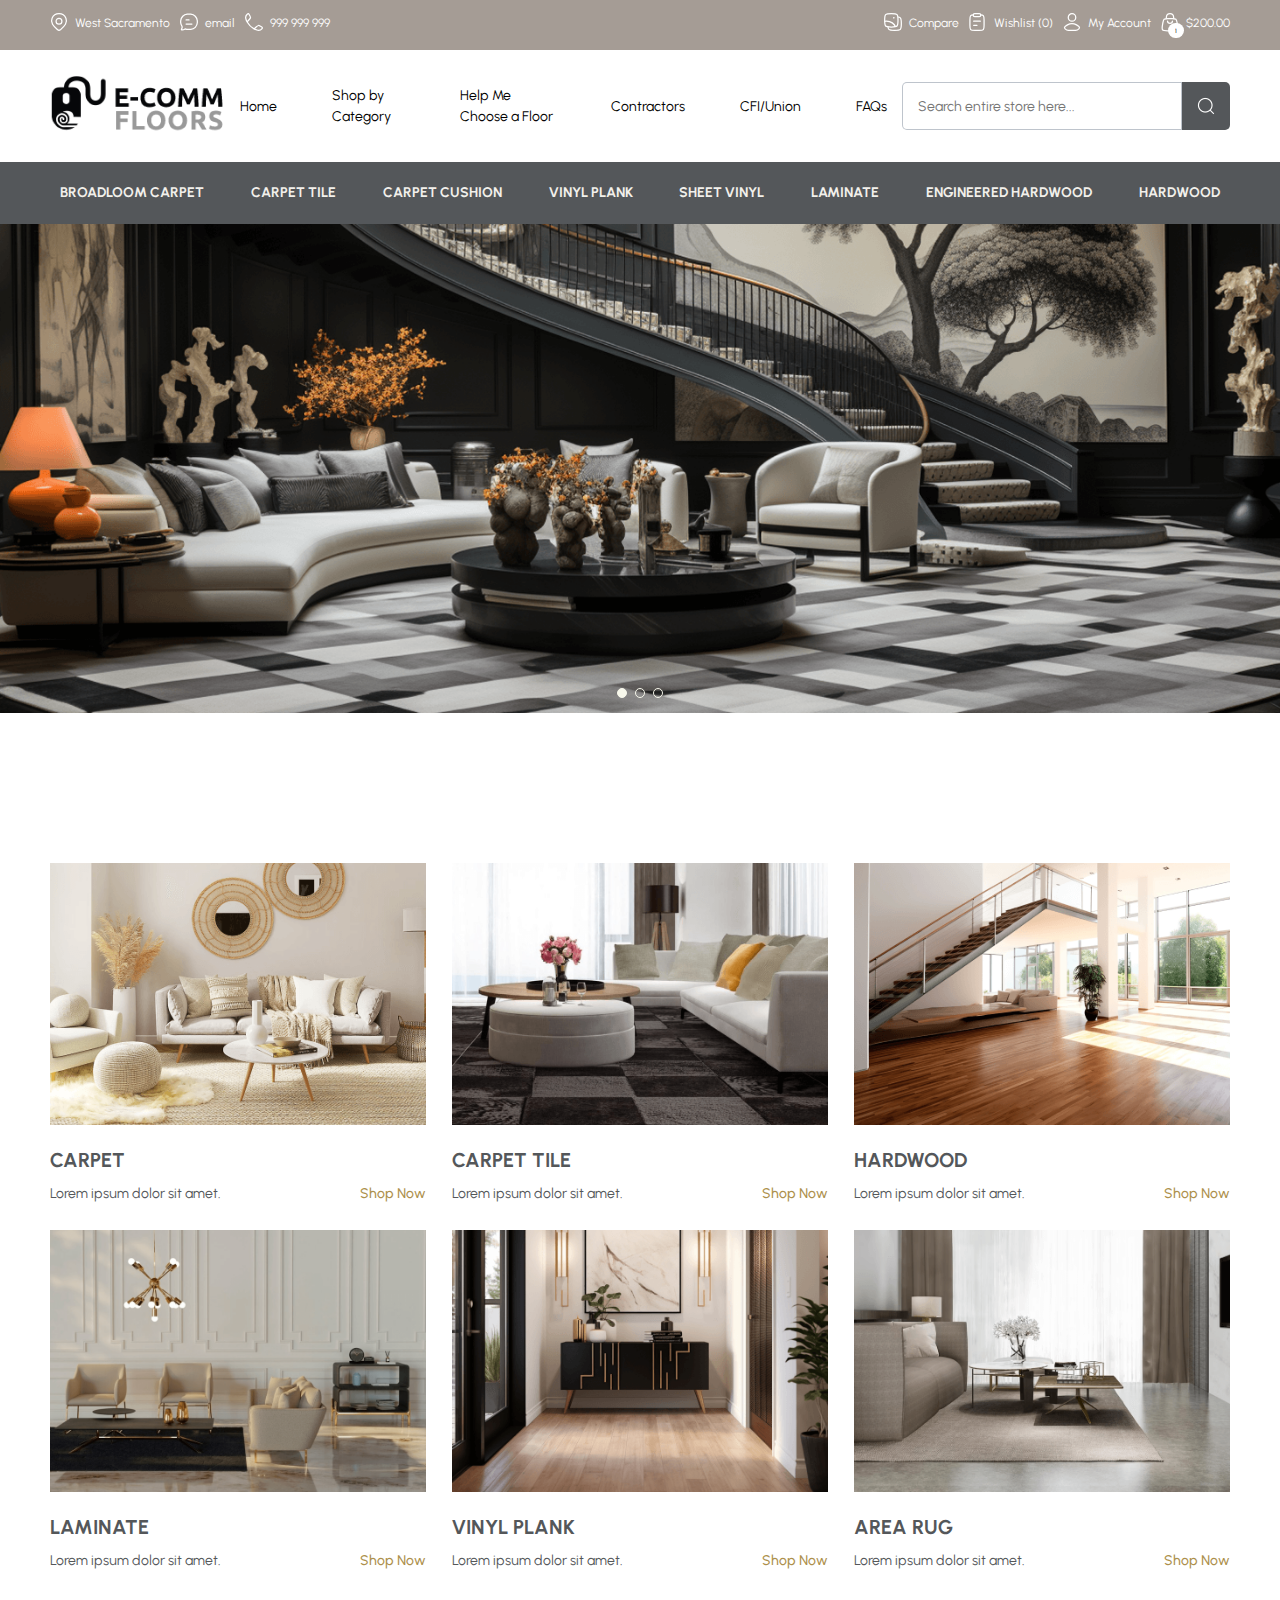
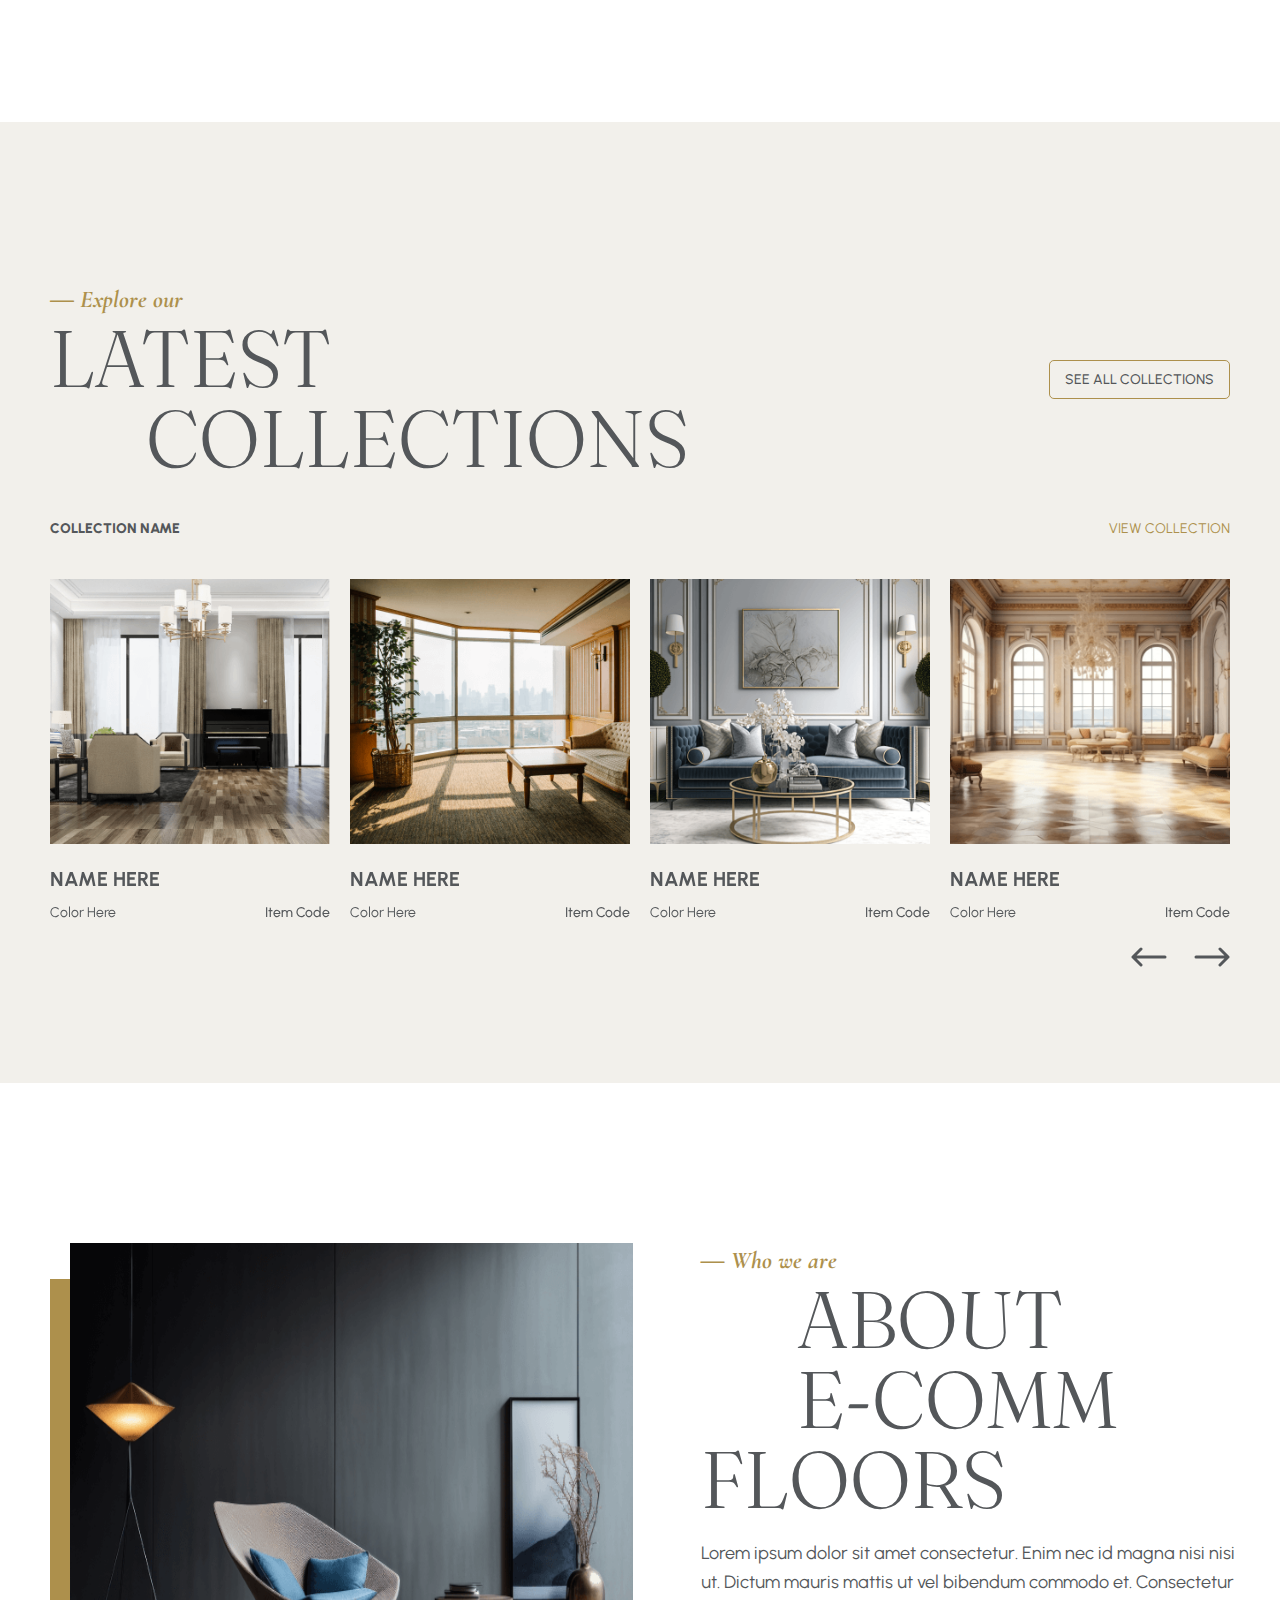
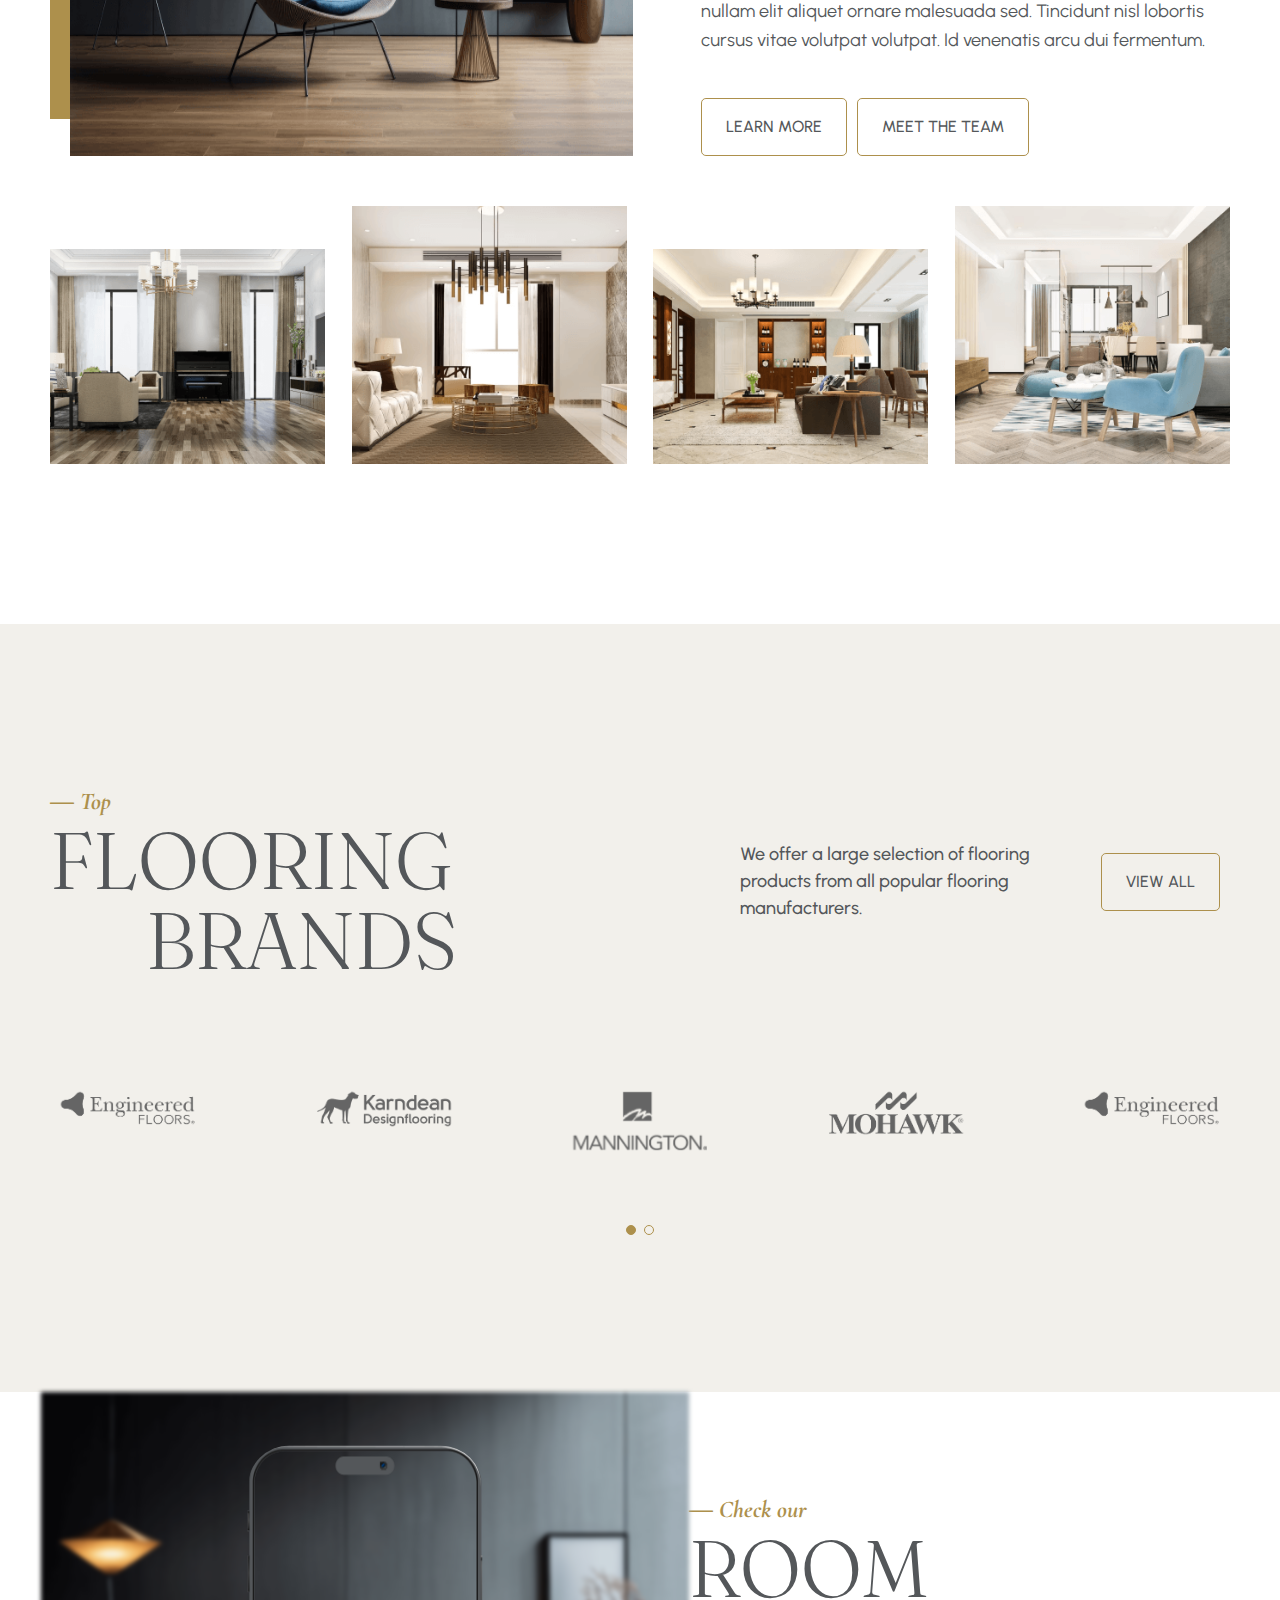
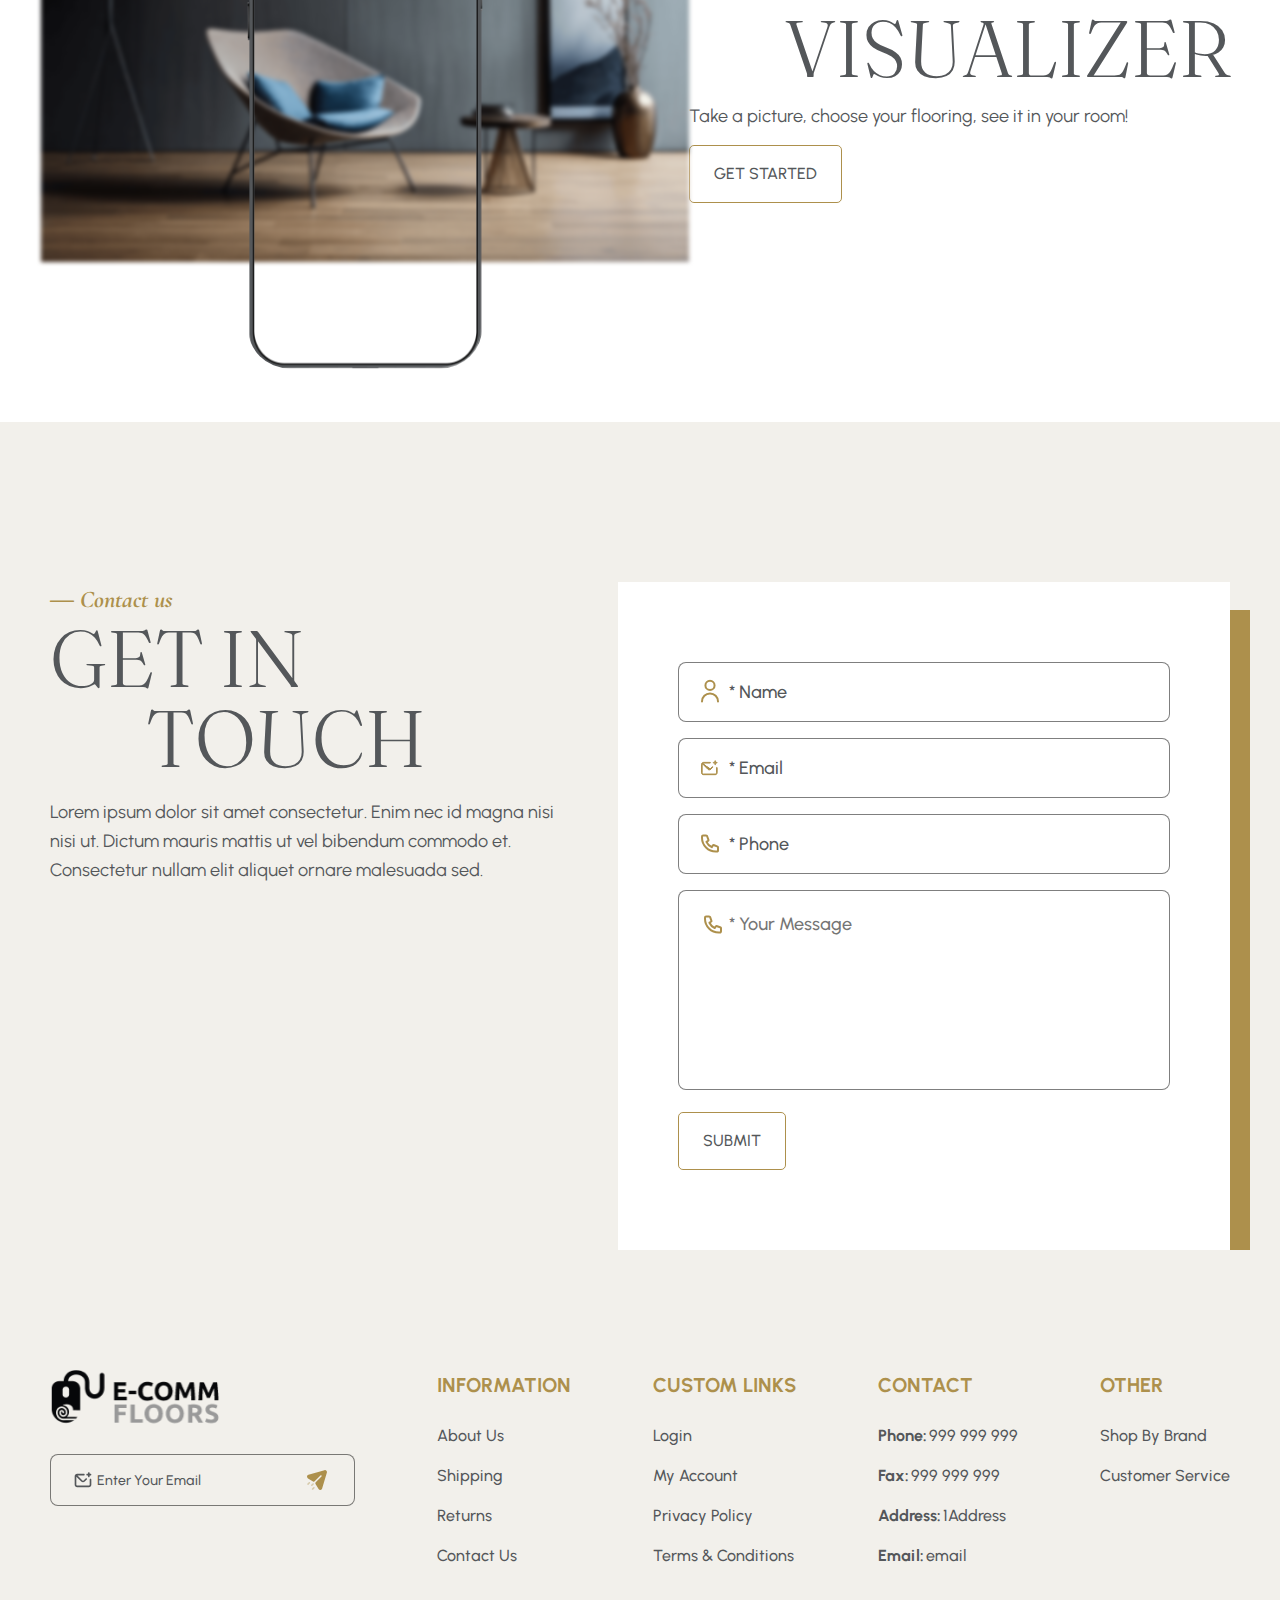
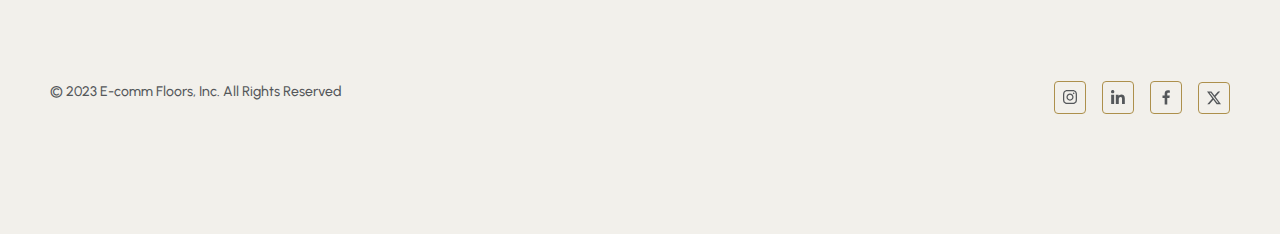
==== commit c629dbf2: "add new page" ====
--- a/index.html
+++ b/index.html
@@ -1,5 +1,5 @@
 <!DOCTYPE html>
-<html lang="eng">
+<html lang="en">
 
 <head>
   <meta charset="UTF-8">
@@ -519,6 +519,24 @@
 
         </div>
       </section>
+      <section class="visualizer">
+        <div class="container">
+          <div class="visualizer__inner ">
+            <div class="visualizer__col1">
+              <img src="image/about_1.png" alt="" class="visualizer__image">
+              <img src="image/phone.png" alt="" class="visualizer__phone">
+            </div>
+            <div class="visualizer__col2 ">
+              <div class="bage">— Check our</div>
+              <h2 class="title"> room<span class="title__sub">visualizer</span></h2>
+              <div class="visualizer__text">
+                Take a picture, choose your flooring, see it in your room!
+              </div>
+              <a href="#" class="visualizer__link">Get Started</a>
+            </div>
+          </div>
+        </div>
+      </section>
       <section class="get">
         <div class="container">
           <div class="get__inner">
@@ -532,7 +550,7 @@
             </div>
             <div class="get__col">
               <form action="" class="get__form">
-                <div class="fg">
+                <div class="fg fg-w">
                   <span class="fg__icon">
                     <svg width="18" height="24" viewBox="0 0 18 24" fill="none" xmlns="http://www.w3.org/2000/svg">
                       <path
@@ -542,7 +560,7 @@
                   </span>
                   <input type="email" placeholder="* Name">
                 </div>
-                <div class="fg">
+                <div class="fg fg-w">
                   <span class="fg__icon">
                     <svg width="17" height="16" viewBox="0 0 17 16" fill="none" xmlns="http://www.w3.org/2000/svg">
                       <path
@@ -552,7 +570,7 @@
                   </span>
                   <input type="email" placeholder="* Email">
                 </div>
-                <div class="fg">
+                <div class="fg fg-w">
                   <span class="fg__icon">
                     <svg width="18" height="19" viewBox="0 0 18 19" fill="none" xmlns="http://www.w3.org/2000/svg">
                       <path
@@ -562,8 +580,19 @@
                   </span>
                   <input type="email" placeholder="* Phone">
                 </div>
-                <button class="fg__button">
-                  button
+                <div class="get__form-ta">
+                  <span class="get__form-icon">
+                    <svg width="18" height="19" viewBox="0 0 18 19" fill="none" xmlns="http://www.w3.org/2000/svg">
+                      <path
+                        d="M14.7778 17.5C7.16852 17.5 1 11.3315 1 3.72222C1 3.37892 1.01256 3.03854 1.03724 2.70154C1.06556 2.31477 1.07972 2.1214 1.18107 1.94536C1.26501 1.79956 1.41378 1.6613 1.56532 1.58822C1.74828 1.5 1.96167 1.5 2.38845 1.5H4.89273C5.25163 1.5 5.43108 1.5 5.58491 1.55907C5.72079 1.61124 5.84179 1.69599 5.93726 1.80587C6.04534 1.93025 6.10667 2.0989 6.22932 2.43619L7.26587 5.28671C7.40853 5.67914 7.47991 5.87535 7.46782 6.06151C7.45716 6.22566 7.40107 6.38363 7.30596 6.51783C7.1981 6.67003 7.01907 6.77745 6.661 6.99228L5.44444 7.72222C6.5128 10.0768 8.42231 11.9888 10.7778 13.0556L11.5077 11.839C11.7226 11.4809 11.83 11.3019 11.9821 11.194C12.1164 11.0989 12.2743 11.0428 12.4385 11.0322C12.6246 11.0201 12.8209 11.0915 13.2133 11.2341L16.0638 12.2707C16.4011 12.3933 16.5698 12.4547 16.6941 12.5628C16.804 12.6582 16.8888 12.7792 16.9409 12.9151C17 13.0689 17 13.2484 17 13.6073V16.1116C17 16.5383 17 16.7517 16.9117 16.9347C16.8387 17.0862 16.7004 17.235 16.5547 17.3189C16.3786 17.4203 16.1852 17.4344 15.7985 17.4628C15.4614 17.4875 15.1211 17.5 14.7778 17.5Z"
+                        stroke="#AD904C" stroke-width="2" stroke-linecap="round" stroke-linejoin="round" />
+                    </svg>
+                  </span>
+                  <textarea placeholder="* Your Message"></textarea>
+                </div>
+
+                <button class="get__button" tabindex="0">
+                  submit
                 </button>
               </form>
             </div>
--- a/css/style.min.css
+++ b/css/style.min.css
@@ -1,984 +1 @@
-html {
-  width: 100%;
-  font-family: Urbanist, sans-serif;
-}
-html.fixed-body {
-  overflow-y: hidden;
-}
-
-.wrapper-b {
-  min-height: 100vh;
-  display: -webkit-box;
-  display: -ms-flexbox;
-  display: flex;
-  -webkit-box-orient: vertical;
-  -webkit-box-direction: normal;
-      -ms-flex-direction: column;
-          flex-direction: column;
-  -ms-flex-negative: 0;
-      flex-shrink: 0;
-}
-
-.content {
-  -webkit-box-flex: 1;
-      -ms-flex-positive: 1;
-          flex-grow: 1;
-  display: -webkit-box;
-  display: -ms-flexbox;
-  display: flex;
-  -webkit-box-orient: vertical;
-  -webkit-box-direction: normal;
-      -ms-flex-direction: column;
-          flex-direction: column;
-  width: 100%;
-}
-
-.m-page {
-  width: calc(100vw - (100vw - 100%));
-  overflow-x: hidden;
-  font-weight: 400;
-  font-size: 16px;
-}
-@media screen and (max-width: 1440px) {
-  .m-page {
-    font-size: 1.1111111111vw;
-  }
-}
-.m-page.fixed-body, .m-page.fixed-body2 {
-  overflow-y: hidden;
-  padding-right: var(--scrollWidth);
-}
-
-.container {
-  max-width: 1440px;
-  width: 100%;
-  margin: 0 auto;
-  padding: 0 2.5em;
-}
-
-button {
-  cursor: pointer;
-  border: none;
-  outline: none;
-  -webkit-box-sizing: border-box;
-          box-sizing: border-box;
-  -webkit-transition: 0.3s;
-  -o-transition: 0.3s;
-  transition: 0.3s;
-  background-color: inherit;
-  font-size: 1em;
-}
-
-@media screen and (max-width: 992px) {
-  .m-page {
-    font-size: 2.0833333333vw;
-  }
-
-  .container {
-    padding: 0 1.5625em;
-  }
-}
-@media screen and (max-width: 576px) {
-  .m-page {
-    font-size: 4.4444444444vw;
-  }
-
-  .container {
-    padding: 0 0.9375em;
-  }
-}
-:root {
-  --dark-green: #023020;
-  --cream: #bfb7b0;
-  --darker-cream: #bfb7b0;
-  --lighter-cream: #f2f0eb;
-  --ash: #54575a;
-  --accent: #ad904c;
-}
-
-@font-face {
-  font-family: "Urbanist";
-  src: url("../fonts/Urbanist-Regular.woff2") format("woff2");
-  font-weight: 400;
-  font-display: swap;
-  font-style: normal;
-}
-@font-face {
-  font-family: "Urbanist";
-  src: url("../fonts/Urbanist-SemiBold.woff2") format("woff2");
-  font-weight: 600;
-  font-display: swap;
-  font-style: normal;
-}
-@font-face {
-  font-family: "Urbanist";
-  src: url("../fonts/Urbanist-Bold.woff2") format("woff2");
-  font-weight: 700;
-  font-display: swap;
-  font-style: normal;
-}
-@font-face {
-  font-family: "Urbanist";
-  src: url("../fonts/Urbanist-ExtraBold.woff2") format("woff2");
-  font-weight: 800;
-  font-display: swap;
-  font-style: normal;
-}
-@font-face {
-  font-family: "Urbanist";
-  src: url("../fonts/Urbanist-Medium.woff2") format("woff2");
-  font-weight: 500;
-  font-display: swap;
-  font-style: normal;
-}
-@font-face {
-  font-family: "Fraunces";
-  src: url("../fonts/FrauncesLight.woff2") format("woff2");
-  font-weight: 300;
-  font-display: swap;
-  font-style: normal;
-}
-@font-face {
-  font-family: "CormorantItalic";
-  src: url("../fonts/CormorantBoldItalic.woff2") format("woff2");
-  font-weight: 700;
-  font-display: swap;
-  font-style: italic;
-}
-@-webkit-keyframes pulse {
-  from {
-    -webkit-transform: scale(1);
-            transform: scale(1);
-  }
-  50% {
-    -webkit-transform: scale(1.2);
-            transform: scale(1.2);
-  }
-  to {
-    -webkit-transform: scale(1);
-            transform: scale(1);
-  }
-}
-@keyframes pulse {
-  from {
-    -webkit-transform: scale(1);
-            transform: scale(1);
-  }
-  50% {
-    -webkit-transform: scale(1.2);
-            transform: scale(1.2);
-  }
-  to {
-    -webkit-transform: scale(1);
-            transform: scale(1);
-  }
-}
-.container {
-  max-width: 1440px;
-  margin: 0 auto;
-  padding: 0 50px;
-}
-
-.nav {
-  display: -webkit-box;
-  display: -ms-flexbox;
-  display: flex;
-  -webkit-box-align: center;
-      -ms-flex-align: center;
-          align-items: center;
-}
-.nav__list:not(:last-child) {
-  margin-right: 25px;
-}
-.nav__link {
-  display: -webkit-box;
-  display: -ms-flexbox;
-  display: flex;
-  padding: 0.9375rem;
-  font-family: Urbanist;
-  font-size: 0.88rem;
-  font-weight: 400;
-}
-
-.fg {
-  position: relative;
-  margin: 0;
-}
-.fg input {
-  background-color: #f2f0eb;
-  padding: 14px 50px 14px 46px;
-  border: 0.06rem solid rgba(0, 0, 0, 0.5);
-  border-radius: 0.5rem;
-  height: 3.25rem;
-  width: 305px;
-}
-.fg input::-webkit-input-placeholder {
-  color: #54575a;
-  font-family: Urbanist;
-  font-size: 0.88rem;
-  font-weight: 500;
-}
-.fg input::-moz-placeholder {
-  color: #54575a;
-  font-family: Urbanist;
-  font-size: 0.88rem;
-  font-weight: 500;
-}
-.fg input:-ms-input-placeholder {
-  color: #54575a;
-  font-family: Urbanist;
-  font-size: 0.88rem;
-  font-weight: 500;
-}
-.fg input::-ms-input-placeholder {
-  color: #54575a;
-  font-family: Urbanist;
-  font-size: 0.88rem;
-  font-weight: 500;
-}
-.fg input::placeholder {
-  color: #54575a;
-  font-family: Urbanist;
-  font-size: 0.88rem;
-  font-weight: 500;
-}
-.fg__icon {
-  position: absolute;
-  top: 57%;
-  left: 23px;
-  -webkit-transform: translateY(-55%);
-      -ms-transform: translateY(-55%);
-          transform: translateY(-55%);
-}
-.fg__button {
-  position: absolute;
-  border: 0;
-  background-color: transparent;
-  right: 22px;
-  top: 55%;
-  -webkit-transform: translateY(-50%);
-      -ms-transform: translateY(-50%);
-          transform: translateY(-50%);
-}
-.fg__button:hover {
-  cursor: pointer;
-}
-
-.social__inner {
-  display: -webkit-box;
-  display: -ms-flexbox;
-  display: flex;
-  -webkit-box-align: center;
-      -ms-flex-align: center;
-          align-items: center;
-}
-.social__icon {
-  border: 0.06rem solid #ad904c;
-  border-radius: 0.25rem;
-  padding: 0.5rem;
-  display: -webkit-box;
-  display: -ms-flexbox;
-  display: flex;
-  -webkit-box-align: center;
-      -ms-flex-align: center;
-          align-items: center;
-  -webkit-transition: all 0.5s;
-  -o-transition: all 0.5s;
-  transition: all 0.5s;
-}
-.social__icon:not(first-child) {
-  margin-left: 1rem;
-}
-.social__icon svg {
-  fill: #54575a;
-  -webkit-transition: all 0.5s;
-  -o-transition: all 0.5s;
-  transition: all 0.5s;
-}
-.social__icon:hover {
-  background-color: #ad904c;
-}
-.social__icon:hover svg {
-  fill: #fff;
-}
-
-.card {
-  max-width: 26.88rem;
-}
-.card__bottom {
-  display: -webkit-box;
-  display: -ms-flexbox;
-  display: flex;
-  -webkit-box-pack: justify;
-      -ms-flex-pack: justify;
-          justify-content: space-between;
-  margin-top: 8px;
-  -webkit-box-align: end;
-      -ms-flex-align: end;
-          align-items: flex-end;
-}
-.card__title {
-  color: #54575a;
-  font-family: Urbanist;
-  font-size: 1.25rem;
-  font-weight: 700;
-  margin-top: 20px;
-  text-transform: uppercase;
-}
-.card__text {
-  color: #54575a;
-  font-family: Urbanist;
-  font-size: 0.88rem;
-  font-weight: 400;
-  overflow: hidden;
-}
-.card__buy {
-  color: #ad904c;
-  font-family: Urbanist;
-  font-size: 0.88rem;
-  font-weight: 500;
-}
-.card__buy-s {
-  color: #54575a;
-}
-
-.grid,
-.grid2,
-.grid3,
-.grid4,
-.grid6 {
-  display: -ms-grid;
-  display: grid;
-  gap: 1.875em;
-}
-
-.grid {
-  -ms-grid-columns: 100%;
-  grid-template-columns: 100%;
-}
-
-.grid2 {
-  -ms-grid-columns: (calc(50% - 0.5em))[2];
-  grid-template-columns: repeat(2, calc(50% - 0.5em));
-}
-
-.grid3 {
-  -ms-grid-columns: (calc(33.3333333333% - 1.25em))[3];
-  grid-template-columns: repeat(3, calc(33.3333333333% - 1.25em));
-}
-
-.grid4 {
-  -ms-grid-columns: (calc(25% - 1.40625em))[4];
-  grid-template-columns: repeat(4, calc(25% - 1.40625em));
-}
-
-.grid6 {
-  -ms-grid-columns: (calc(16.6666666667% - 1.5625em))[6];
-  grid-template-columns: repeat(6, calc(16.6666666667% - 1.5625em));
-}
-
-@media screen and (max-width: 992px) {
-  .grid-tablet,
-.grid-tablet2,
-.grid-tablet3 {
-    gap: 0.9375em;
-  }
-
-  .grid-tablet {
-    -ms-grid-columns: 100%;
-    grid-template-columns: 100%;
-  }
-
-  .grid-tablet2 {
-    -ms-grid-columns: (calc(50% - 0.46875em))[2];
-    grid-template-columns: repeat(2, calc(50% - 0.46875em));
-  }
-
-  .grid-tablet3 {
-    -ms-grid-columns: (calc(33.3333333333% - 0.625em))[3];
-    grid-template-columns: repeat(3, calc(33.3333333333% - 0.625em));
-  }
-}
-@media screen and (max-width: 576px) {
-  .grid-mob,
-.grid-mob2,
-.grid-mob3 {
-    gap: 0.9375em;
-  }
-
-  .grid-mob {
-    -ms-grid-columns: 100%;
-    grid-template-columns: 100%;
-  }
-
-  .grid-mob2 {
-    -ms-grid-columns: (calc(50% - 0.46875em))[2];
-    grid-template-columns: repeat(2, calc(50% - 0.46875em));
-  }
-}
-.header__top {
-  min-height: 3.13rem;
-  background: #a59c95;
-  padding: 0.81rem 0;
-}
-.header__top-inner {
-  display: -webkit-box;
-  display: -ms-flexbox;
-  display: flex;
-  -webkit-box-pack: justify;
-      -ms-flex-pack: justify;
-          justify-content: space-between;
-}
-.header__top-col1 {
-  display: -webkit-box;
-  display: -ms-flexbox;
-  display: flex;
-}
-.header__top-col1 > *:last-child {
-  margin-right: 0;
-}
-.header__top-col2 {
-  display: -webkit-box;
-  display: -ms-flexbox;
-  display: flex;
-}
-.header__top-col2 > *:last-child {
-  margin-right: 0;
-}
-.header__top-item {
-  text-decoration: none;
-  display: -webkit-box;
-  display: -ms-flexbox;
-  display: flex;
-  -webkit-box-align: center;
-      -ms-flex-align: center;
-          align-items: center;
-  margin-right: 10px;
-  position: relative;
-}
-.header__top-icon {
-  width: 20px;
-  height: 20px;
-  margin-right: 5px;
-}
-.header__top-text {
-  font-family: Urbanist;
-  font-size: 0.75rem;
-  font-weight: 400;
-  color: #fff;
-}
-.header__logo {
-  display: block;
-  max-width: 10.92rem;
-  max-height: 3.75rem;
-}
-.header__middle {
-  min-height: 100px;
-  padding: 1.25rem 0;
-  background-color: #fff;
-}
-.header__middle-inner {
-  display: -webkit-box;
-  display: -ms-flexbox;
-  display: flex;
-  -webkit-box-pack: justify;
-      -ms-flex-pack: justify;
-          justify-content: space-between;
-  -webkit-box-align: center;
-      -ms-flex-align: center;
-          align-items: center;
-}
-.header__nav {
-  display: -webkit-box;
-  display: -ms-flexbox;
-  display: flex;
-  -webkit-box-pack: justify;
-      -ms-flex-pack: justify;
-          justify-content: space-between;
-}
-.header__list {
-  margin: 0;
-}
-.header__link {
-  padding: 0.63rem;
-  font-family: Urbanist;
-  font-size: 0.88rem;
-  font-weight: 700;
-  color: #f2f0eb;
-  text-transform: uppercase;
-}
-.header__bottom {
-  padding: 0.63rem 0 0.63rem 0;
-  background-color: #54575a;
-}
-.pin {
-  position: absolute;
-  min-width: 0.94rem;
-  height: 0.94rem;
-  font-family: Urbanist;
-  font-size: 0.36rem;
-  font-weight: 500;
-  top: 10px;
-  left: 7px;
-  padding: 0.19rem 0.38rem 0.19rem 0.38rem;
-  background-color: #fff;
-  border: 0.09rem solid rgba(173, 144, 76, 0);
-  border-radius: 0.81rem;
-}
-
-.search {
-  display: -webkit-box;
-  display: -ms-flexbox;
-  display: flex;
-  min-width: 328px;
-}
-.search__input {
-  padding: 0.63rem 0.94rem 0.63rem 0.94rem;
-  border: 0.06rem solid rgba(126, 137, 153, 0.5);
-  border-radius: 0.31rem 0rem 0rem 0.31rem;
-  font-size: 14px;
-  -webkit-box-flex: 1;
-      -ms-flex-positive: 1;
-          flex-grow: 1;
-}
-.search__button {
-  max-width: 48px;
-  max-height: 48px;
-  padding: 0.94rem;
-  border-radius: 0rem 0.31rem 0.31rem 0rem;
-  background: #54575a;
-  margin: 0;
-}
-
-.main__hero {
-  width: 100%;
-}
-.main .category {
-  padding: 9.38rem 0rem 9.38rem 0rem;
-}
-.main .collections {
-  padding: 10rem 0rem 10rem 0rem;
-  background-color: #f2f0eb;
-}
-.main .collections__top {
-  display: -webkit-box;
-  display: -ms-flexbox;
-  display: flex;
-  -webkit-box-pack: justify;
-      -ms-flex-pack: justify;
-          justify-content: space-between;
-  -webkit-box-align: center;
-      -ms-flex-align: center;
-          align-items: center;
-}
-.main .collections__bottom {
-  display: -webkit-box;
-  display: -ms-flexbox;
-  display: flex;
-  -webkit-box-pack: justify;
-      -ms-flex-pack: justify;
-          justify-content: space-between;
-  -webkit-box-align: center;
-      -ms-flex-align: center;
-          align-items: center;
-  margin-top: 40px;
-}
-.main .collections__wrapper {
-  margin-top: 40px;
-}
-.main .collections__name {
-  font-family: Urbanist;
-  font-weight: 800;
-  text-transform: uppercase;
-  color: #54575a;
-}
-.main .collections__link {
-  font-size: 0.88rem;
-  font-weight: 500;
-  line-height: 1.06rem;
-  text-transform: uppercase;
-  color: #54575a;
-  padding: 0.63rem 0.94rem 0.63rem 0.94rem;
-  border: 0.06rem solid #ad904c;
-  border-radius: 0.31rem;
-}
-.main .collections__link:hover {
-  color: #fff;
-  background-color: #ad904c;
-}
-.main .collections__link-min {
-  font-size: 0.88rem;
-  border: 0;
-  padding: 0;
-  color: #ad904c;
-  text-transform: uppercase;
-}
-.main .about {
-  padding: 10rem 0 10rem;
-  background-color: #fff;
-}
-.main .about__info {
-  padding-left: 41px;
-}
-.main .about__image {
-  padding-left: 20px;
-  position: relative;
-  overflow: hidden;
-}
-.main .about__image::before {
-  content: "";
-  position: absolute;
-  top: 50%;
-  -webkit-transform: translateY(-50%);
-      -ms-transform: translateY(-50%);
-          transform: translateY(-50%);
-  left: 0;
-  width: 20px;
-  height: 440px;
-  background-color: #ad904c;
-}
-.main .about__image > img {
-  height: 100%;
-}
-.main .about__text {
-  font-family: Urbanist;
-  font-size: 1.13rem;
-  font-weight: 400;
-  line-height: 160%;
-  margin-top: 20px;
-  margin-bottom: 43px;
-  color: #54575a;
-}
-.main .about__bottom {
-  margin-top: 50px;
-}
-.main .about__gallery {
-  -webkit-box-align: end;
-      -ms-flex-align: end;
-          align-items: end;
-}
-.main .about__links {
-  display: -webkit-box;
-  display: -ms-flexbox;
-  display: flex;
-}
-.main .about__link {
-  padding: 1rem 1.5rem 1rem 1.5rem;
-  border: 0.06rem solid #ad904c;
-  border-radius: 0.31rem;
-  color: #54575a;
-  font-family: Urbanist;
-  font-size: 1rem;
-  font-weight: 500;
-  line-height: 150%;
-  display: block;
-  text-transform: uppercase;
-  margin-right: 10px;
-}
-.main .about__link:hover {
-  color: #fff;
-  background-color: #ad904c;
-}
-.main .brand {
-  padding: 10rem 0 10rem;
-  background-color: #f2f0eb;
-}
-.main .brand__wrapper {
-  margin-top: 30px;
-}
-.main .brand__top {
-  display: -webkit-box;
-  display: -ms-flexbox;
-  display: flex;
-  -webkit-box-pack: justify;
-      -ms-flex-pack: justify;
-          justify-content: space-between;
-  -webkit-box-align: center;
-      -ms-flex-align: center;
-          align-items: center;
-}
-.main .brand__info {
-  display: -webkit-box;
-  display: -ms-flexbox;
-  display: flex;
-  -webkit-box-pack: justify;
-      -ms-flex-pack: justify;
-          justify-content: space-between;
-  -webkit-box-align: center;
-      -ms-flex-align: center;
-          align-items: center;
-}
-.main .brand__text {
-  color: #54575a;
-  font-size: 1.13rem;
-  font-weight: 500;
-  max-width: 22.56rem;
-  min-height: 3.63rem;
-}
-.main .brand__link {
-  padding: 1rem 1.5rem 1rem 1.5rem;
-  border: 0.06rem solid #ad904c;
-  border-radius: 0.31rem;
-  color: #54575a;
-  font-family: Urbanist;
-  font-size: 1rem;
-  font-weight: 500;
-  line-height: 150%;
-  display: block;
-  text-transform: uppercase;
-  margin-right: 10px;
-}
-.main .brand__link:hover {
-  color: #fff;
-  background-color: #ad904c;
-}
-.main .get {
-  padding-top: 10rem;
-  background-color: #f2f0eb;
-}
-.main .get__inner {
-  display: -webkit-box;
-  display: -ms-flexbox;
-  display: flex;
-  -webkit-box-pack: justify;
-      -ms-flex-pack: justify;
-          justify-content: space-between;
-  -webkit-box-align: center;
-      -ms-flex-align: center;
-          align-items: center;
-}
-.main .get__text {
-  max-width: 525px;
-  min-height: 87px;
-  margin-top: 20px;
-  color: #54575a;
-  font-size: 1.13rem;
-  font-weight: 400;
-  line-height: 160%;
-}
-
-.swiper {
-  width: 100%;
-  height: auto;
-  margin: 0 auto;
-}
-.swiper-wrapper {
-  -webkit-box-sizing: content-box;
-          box-sizing: content-box;
-}
-.swiper-slide {
-  display: -webkit-box;
-  display: -ms-flexbox;
-  display: flex;
-}
-.swiper-slide img {
-  width: 100%;
-  height: 100%;
-}
-
-.swiper-pagination-bullet {
-  background-color: transparent;
-  width: 0.63rem;
-  height: 0.63rem;
-  opacity: 1;
-  border-radius: 100%;
-  border: 0.06rem solid #f7f7eb;
-}
-
-.swiper-pagination-bullet-active {
-  background-color: #f7f7eb;
-}
-
-.collections__wrapper {
-  display: -webkit-box;
-  display: -ms-flexbox;
-  display: flex;
-  -webkit-box-pack: justify;
-      -ms-flex-pack: justify;
-          justify-content: space-between;
-  -webkit-box-align: center;
-      -ms-flex-align: center;
-          align-items: center;
-  position: relative;
-}
-
-.collections__gallary {
-  display: -webkit-box;
-  display: -ms-flexbox;
-  display: flex;
-  overflow: hidden;
-}
-
-.collections__gallary .swiper-wrapper {
-  -webkit-box-sizing: content-box;
-          box-sizing: content-box;
-}
-
-.collections__slide {
-  display: -webkit-box;
-  display: -ms-flexbox;
-  display: flex;
-  -webkit-box-pack: center;
-      -ms-flex-pack: center;
-          justify-content: center;
-  -webkit-box-align: center;
-      -ms-flex-align: center;
-          align-items: center;
-  width: auto;
-  height: auto;
-}
-
-.collections__slide img {
-  max-width: 100%;
-  width: auto;
-  height: auto;
-  max-height: 380px;
-}
-
-.brand__wrapper {
-  position: relative;
-}
-
-.brand__gallery {
-  display: -webkit-box;
-  display: -ms-flexbox;
-  display: flex;
-  overflow: hidden;
-}
-
-.brand__slide {
-  padding: 82px 11px !important;
-}
-
-.brand__pagination {
-  position: absolute;
-  z-index: 10;
-  cursor: pointer;
-  bottom: -10px !important;
-  text-align: center;
-}
-.brand__pagination .swiper-pagination-bullet {
-  background-color: transparent;
-  width: 0.63rem;
-  height: 0.63rem;
-  opacity: 1;
-  border-radius: 100%;
-  border: 0.06rem solid #ad904c;
-}
-.brand__pagination .swiper-pagination-bullet-active {
-  background-color: #ad904c;
-}
-
-.btn-next,
-.btn-prev {
-  position: absolute;
-  z-index: 10;
-  cursor: pointer;
-  bottom: -50px;
-  right: 0;
-}
-
-.btn-prev {
-  right: 63px;
-}
-
-.title {
-  font-size: 5rem;
-  font-weight: 300;
-  line-height: 100%;
-  font-family: "Fraunces", sans-serif;
-  text-transform: uppercase;
-  color: #54575a;
-}
-.title__sub {
-  display: block;
-  margin-left: 96px;
-  font-size: 5rem;
-}
-
-.bage {
-  font-family: CormorantItalic, sans-serif;
-  font-size: 1.5rem;
-  color: #ad904c;
-}
-
-.footer {
-  padding: 7.5rem 0 7.5rem;
-  background-color: #f2f0eb;
-}
-.footer__inner {
-  display: -webkit-box;
-  display: -ms-flexbox;
-  display: flex;
-}
-.footer__top {
-  display: -webkit-box;
-  display: -ms-flexbox;
-  display: flex;
-  -webkit-box-pack: justify;
-      -ms-flex-pack: justify;
-          justify-content: space-between;
-}
-.footer__bottom {
-  display: -webkit-box;
-  display: -ms-flexbox;
-  display: flex;
-  -webkit-box-pack: justify;
-      -ms-flex-pack: justify;
-          justify-content: space-between;
-  margin-top: 113px;
-}
-.footer__logo {
-  display: block;
-  max-width: 10.69rem;
-  max-height: 3.67rem;
-  margin-bottom: 25px;
-}
-.footer__nav-show {
-  color: #ad904c;
-  font-family: Urbanist;
-  font-size: 1.25rem;
-  font-weight: 700;
-  text-transform: uppercase;
-}
-.footer__nav-hidden {
-  margin-top: 24px;
-}
-.footer__nav-links {
-  display: -webkit-box;
-  display: -ms-flexbox;
-  display: flex;
-  -webkit-box-orient: vertical;
-  -webkit-box-direction: normal;
-      -ms-flex-direction: column;
-          flex-direction: column;
-}
-.footer__nav-link {
-  display: -webkit-box;
-  display: -ms-flexbox;
-  display: flex;
-  -webkit-box-align: start;
-      -ms-flex-align: start;
-          align-items: flex-start;
-  color: #54575a;
-  font-family: Urbanist;
-  font-size: 1rem;
-  font-weight: 500;
-}
-.footer__nav-link span {
-  display: block;
-  margin-right: 2px;
-  font-weight: 700;
-}
-.footer__nav-link:hover {
-  color: #ad904c;
-}
-.footer__nav-link:not(:first-child) {
-  margin-top: 16px;
-}
-.footer__info {
-  font-family: Urbanist;
-  font-size: 0.88rem;
-  font-weight: 500;
-  color: #54575a;
-}+html{width:100%;font-family:Urbanist,sans-serif}html.fixed-body{overflow-y:hidden}.wrapper-b{min-height:100vh;display:-webkit-box;display:-ms-flexbox;display:flex;-webkit-box-orient:vertical;-webkit-box-direction:normal;-ms-flex-direction:column;flex-direction:column;-ms-flex-negative:0;flex-shrink:0}.content{-webkit-box-flex:1;-ms-flex-positive:1;flex-grow:1;display:-webkit-box;display:-ms-flexbox;display:flex;-webkit-box-orient:vertical;-webkit-box-direction:normal;-ms-flex-direction:column;flex-direction:column;width:100%}.m-page{width:calc(100vw - (100vw - 100%));overflow-x:hidden;font-weight:400;font-size:16px}@media screen and (max-width: 1440px){.m-page{font-size:1.1111111111vw}}.m-page.fixed-body,.m-page.fixed-body2{overflow-y:hidden;padding-right:var(--scrollWidth)}.container{max-width:1440px;width:100%;margin:0 auto;padding:0 2.5em}button{cursor:pointer;border:none;outline:none;-webkit-box-sizing:border-box;box-sizing:border-box;-webkit-transition:.3s;-o-transition:.3s;transition:.3s;background-color:inherit;font-size:1em}@media screen and (max-width: 992px){.m-page{font-size:2.0833333333vw}.container{padding:0 1.5625em}}@media screen and (max-width: 576px){.m-page{font-size:4.4444444444vw}.container{padding:0 .9375em}}:root{--dark-green: #023020;--cream: #bfb7b0;--darker-cream: #bfb7b0;--lighter-cream: #f2f0eb;--ash: #54575a;--accent: #ad904c}@font-face{font-family:"Urbanist";src:url("../fonts/Urbanist-Regular.woff2") format("woff2");font-weight:400;font-display:swap;font-style:normal}@font-face{font-family:"Urbanist";src:url("../fonts/Urbanist-SemiBold.woff2") format("woff2");font-weight:600;font-display:swap;font-style:normal}@font-face{font-family:"Urbanist";src:url("../fonts/Urbanist-Bold.woff2") format("woff2");font-weight:700;font-display:swap;font-style:normal}@font-face{font-family:"Urbanist";src:url("../fonts/Urbanist-ExtraBold.woff2") format("woff2");font-weight:800;font-display:swap;font-style:normal}@font-face{font-family:"Urbanist";src:url("../fonts/Urbanist-Medium.woff2") format("woff2");font-weight:500;font-display:swap;font-style:normal}@font-face{font-family:"Fraunces";src:url("../fonts/FrauncesLight.woff2") format("woff2");font-weight:300;font-display:swap;font-style:normal}@font-face{font-family:"CormorantItalic";src:url("../fonts/CormorantBoldItalic.woff2") format("woff2");font-weight:700;font-display:swap;font-style:italic}@-webkit-keyframes pulse{from{-webkit-transform:scale(1);transform:scale(1)}50%{-webkit-transform:scale(1.2);transform:scale(1.2)}to{-webkit-transform:scale(1);transform:scale(1)}}@keyframes pulse{from{-webkit-transform:scale(1);transform:scale(1)}50%{-webkit-transform:scale(1.2);transform:scale(1.2)}to{-webkit-transform:scale(1);transform:scale(1)}}.container{max-width:1440px;margin:0 auto;padding:0 50px}.nav{display:-webkit-box;display:-ms-flexbox;display:flex;-webkit-box-align:center;-ms-flex-align:center;align-items:center}.nav__list:not(:last-child){margin-right:25px}.nav__link{display:-webkit-box;display:-ms-flexbox;display:flex;padding:.9375rem;font-family:Urbanist;font-size:.88rem;font-weight:400}.tabs__dropdown{display:-webkit-box;display:-ms-flexbox;display:flex}.fg{position:relative;margin:0}.fg input{background-color:#f2f0eb;padding:14px 50px 14px 46px;border:.06rem solid rgba(0,0,0,.5);border-radius:.5rem;height:3.25rem;width:305px}.fg input::-webkit-input-placeholder{color:#54575a;font-family:Urbanist;font-size:.88rem;font-weight:500}.fg input::-moz-placeholder{color:#54575a;font-family:Urbanist;font-size:.88rem;font-weight:500}.fg input:-ms-input-placeholder{color:#54575a;font-family:Urbanist;font-size:.88rem;font-weight:500}.fg input::-ms-input-placeholder{color:#54575a;font-family:Urbanist;font-size:.88rem;font-weight:500}.fg input::placeholder{color:#54575a;font-family:Urbanist;font-size:.88rem;font-weight:500}.fg-w input{background-color:#fff}.fg__icon{position:absolute;top:57%;left:23px;-webkit-transform:translateY(-55%);-ms-transform:translateY(-55%);transform:translateY(-55%)}.fg__button{position:absolute;border:0;background-color:transparent;right:22px;top:55%;-webkit-transform:translateY(-50%);-ms-transform:translateY(-50%);transform:translateY(-50%)}.fg__button:hover{cursor:pointer}.fg__button-form{position:relative;top:0;right:0;-webkit-transform:none;-ms-transform:none;transform:none}input:checked+label::before{background-color:#ad904c;border-color:#ad904c;background-size:.625em auto}label:before{border-radius:.25em;background-image:url(../../image/check3.svg)}.time-radio,.m-switch,.m-radio,.m-check{position:relative}.time-radio input,.m-switch input,.m-radio input,.m-check input{position:absolute;opacity:0;width:100%;height:100%;left:0;top:0;margin:0;z-index:2;cursor:pointer}.m-check label,.m-radio label{position:relative;cursor:pointer;display:block;padding-left:1.625em;min-height:1.125em;padding-top:.0625em}.m-check label span,.m-radio label span{font-size:1em;line-height:112.5%}.m-check label:before,.m-check label:after,.m-radio label:before,.m-radio label:after{pointer-events:none}.m-check label:before,.m-radio label:before{content:"";position:absolute;z-index:1;left:0;top:50%;-webkit-transform:translateY(-50%);-ms-transform:translateY(-50%);transform:translateY(-50%);border:1px solid #bfb7b0;width:1.125em;height:1.125em;background-size:0 auto;background-repeat:no-repeat;background-position:center;-webkit-transition:all 0s;-o-transition:all 0s;transition:all 0s}.m-check label a,.m-radio label a{text-decoration:underline;position:relative;z-index:2}.social__inner{display:-webkit-box;display:-ms-flexbox;display:flex;-webkit-box-align:center;-ms-flex-align:center;align-items:center}.social__icon{border:.06rem solid #ad904c;border-radius:.25rem;padding:.5rem;display:-webkit-box;display:-ms-flexbox;display:flex;-webkit-box-align:center;-ms-flex-align:center;align-items:center;-webkit-transition:all .5s;-o-transition:all .5s;transition:all .5s}.social__icon:not(first-child){margin-left:1rem}.social__icon svg{fill:#54575a;-webkit-transition:all .5s;-o-transition:all .5s;transition:all .5s}.social__icon:hover{background-color:#ad904c}.social__icon:hover svg{fill:#fff}.card{max-width:26.88rem;position:relative}.card__product{max-width:16.93rem}.card__bottom{display:-webkit-box;display:-ms-flexbox;display:flex;-webkit-box-pack:justify;-ms-flex-pack:justify;justify-content:space-between;margin-top:8px;-webkit-box-align:end;-ms-flex-align:end;align-items:flex-end}.card__bottom-product{-webkit-box-align:center;-ms-flex-align:center;align-items:center}.card__tag{position:absolute;padding:.63rem 1.25rem .63rem 1.25rem;background:#54575a;color:#f2f0eb;top:15px;left:-15px;font-size:.75rem;font-weight:500;line-height:120%}.card__action-btn{position:absolute;width:30px;height:30px;top:13px;right:10px;border-radius:.94rem;background:#a59c95;padding:.5rem;display:-webkit-box;display:-ms-flexbox;display:flex;-webkit-box-align:center;-ms-flex-align:center;align-items:center;-webkit-box-pack:center;-ms-flex-pack:center;justify-content:center}.card__action-btn._added path{fill:#f43838b7}.card__title{color:#54575a;font-family:Urbanist;font-size:1.25rem;font-weight:700;margin-top:20px;text-transform:uppercase}.card__title-product{color:#444;font-size:.94rem;line-height:160%;margin-top:5px}.card__text{color:#54575a;font-family:Urbanist;font-size:.88rem;font-weight:400;overflow:hidden}.card__code{color:#212529;font-size:.63rem;font-weight:400;line-height:.75rem}.card__compare{color:#000;font-size:.75rem;font-weight:400;line-height:120%;display:-webkit-box;display:-ms-flexbox;display:flex;-webkit-box-align:center;-ms-flex-align:center;align-items:center;padding:.31rem .63rem .31rem .63rem;border-radius:1.6rem;background:#f2f0eb}.card .m-check{display:-webkit-box;display:-ms-flexbox;display:flex;-webkit-box-align:center;-ms-flex-align:center;align-items:center}.card .m-check label:before{border-radius:.25em;background-image:url(../../image/check3.svg)}.card>input:checked+label::before{background-color:#ad904c;border-color:#ad904c;background-size:.625em auto}.card__buy{color:#ad904c;font-family:Urbanist;font-size:.88rem;font-weight:500}.card__buy-s{color:#54575a}.card__price{margin-top:10px}.card__button{width:100%;font-size:.88rem;font-weight:500;line-height:1.06rem;text-transform:uppercase;color:#54575a;padding:.63rem .94rem .63rem .94rem;border:.06rem solid #ad904c;border-radius:.31rem;margin-top:10px}.card__button:hover{color:#fff;background-color:#ad904c}.grid,.grid2,.grid3,.grid4,.grid6{display:-ms-grid;display:grid;gap:1.875em}.grid{-ms-grid-columns:100%;grid-template-columns:100%}.grid2{-ms-grid-columns:(calc(50% - 0.5em))[2];grid-template-columns:repeat(2, calc(50% - 0.5em))}.grid3{-ms-grid-columns:(calc(33.3333333333% - 1.25em))[3];grid-template-columns:repeat(3, calc(33.3333333333% - 1.25em))}.grid4{-ms-grid-columns:(calc(25% - 1.40625em))[4];grid-template-columns:repeat(4, calc(25% - 1.40625em))}.grid6{-ms-grid-columns:(calc(16.6666666667% - 1.5625em))[6];grid-template-columns:repeat(6, calc(16.6666666667% - 1.5625em))}@media screen and (max-width: 992px){.grid-tablet,.grid-tablet2,.grid-tablet3{gap:.9375em}.grid-tablet{-ms-grid-columns:100%;grid-template-columns:100%}.grid-tablet2{-ms-grid-columns:(calc(50% - 0.46875em))[2];grid-template-columns:repeat(2, calc(50% - 0.46875em))}.grid-tablet3{-ms-grid-columns:(calc(33.3333333333% - 0.625em))[3];grid-template-columns:repeat(3, calc(33.3333333333% - 0.625em))}}@media screen and (max-width: 576px){.grid-mob,.grid-mob2,.grid-mob3{gap:.9375em}.grid-mob{-ms-grid-columns:100%;grid-template-columns:100%}.grid-mob2{-ms-grid-columns:(calc(50% - 0.46875em))[2];grid-template-columns:repeat(2, calc(50% - 0.46875em))}}.header__top{min-height:3.13rem;background:#a59c95;padding:.81rem 0}.header__top-inner{display:-webkit-box;display:-ms-flexbox;display:flex;-webkit-box-pack:justify;-ms-flex-pack:justify;justify-content:space-between}.header__top-col1{display:-webkit-box;display:-ms-flexbox;display:flex}.header__top-col1>*:last-child{margin-right:0}.header__top-col2{display:-webkit-box;display:-ms-flexbox;display:flex}.header__top-col2>*:last-child{margin-right:0}.header__top-item{text-decoration:none;display:-webkit-box;display:-ms-flexbox;display:flex;-webkit-box-align:center;-ms-flex-align:center;align-items:center;margin-right:10px;position:relative}.header__top-icon{width:20px;height:20px;margin-right:5px}.header__top-text{font-family:Urbanist;font-size:.75rem;font-weight:400;color:#fff}.header__logo{display:block;max-width:10.92rem;max-height:3.75rem}.header__middle{min-height:100px;padding:1.25rem 0;background-color:#fff}.header__middle-inner{display:-webkit-box;display:-ms-flexbox;display:flex;-webkit-box-pack:justify;-ms-flex-pack:justify;justify-content:space-between;-webkit-box-align:center;-ms-flex-align:center;align-items:center}.header__nav{display:-webkit-box;display:-ms-flexbox;display:flex;-webkit-box-pack:justify;-ms-flex-pack:justify;justify-content:space-between}.header__list{margin:0}.header__link{padding:.63rem;font-family:Urbanist;font-size:.88rem;font-weight:700;color:#f2f0eb;text-transform:uppercase}.header__bottom{padding:.63rem 0 .63rem 0;background-color:#54575a}.pin{position:absolute;min-width:.94rem;height:.94rem;font-family:Urbanist;font-size:.36rem;font-weight:500;top:10px;left:7px;padding:.19rem .38rem .19rem .38rem;background-color:#fff;border:.09rem solid rgba(173,144,76,0);border-radius:.81rem}.search{display:-webkit-box;display:-ms-flexbox;display:flex;min-width:328px}.search__input{padding:.63rem .94rem .63rem .94rem;border:.06rem solid rgba(126,137,153,.5);border-radius:.31rem 0rem 0rem .31rem;font-size:14px;-webkit-box-flex:1;-ms-flex-positive:1;flex-grow:1}.search__button{max-width:48px;max-height:48px;padding:.94rem;border-radius:0rem .31rem .31rem 0rem;background:#54575a;margin:0}.main__hero{width:100%}.main .category{padding:9.38rem 0rem 9.38rem 0rem}.main .collections{padding:10rem 0rem 10rem 0rem;background-color:#f2f0eb}.main .collections__top{display:-webkit-box;display:-ms-flexbox;display:flex;-webkit-box-pack:justify;-ms-flex-pack:justify;justify-content:space-between;-webkit-box-align:center;-ms-flex-align:center;align-items:center}.main .collections__bottom{display:-webkit-box;display:-ms-flexbox;display:flex;-webkit-box-pack:justify;-ms-flex-pack:justify;justify-content:space-between;-webkit-box-align:center;-ms-flex-align:center;align-items:center;margin-top:40px}.main .collections__wrapper{margin-top:40px}.main .collections__name{font-family:Urbanist;font-weight:800;text-transform:uppercase;color:#54575a}.main .collections__link{font-size:.88rem;font-weight:500;line-height:1.06rem;text-transform:uppercase;color:#54575a;padding:.63rem .94rem .63rem .94rem;border:.06rem solid #ad904c;border-radius:.31rem}.main .collections__link:hover{color:#fff;background-color:#ad904c}.main .collections__link-min{font-size:.88rem;border:0;padding:0;color:#ad904c;text-transform:uppercase}.main .about{padding:10rem 0 10rem;background-color:#fff}.main .about__info{padding-left:41px}.main .about__image{padding-left:20px;position:relative;overflow:hidden}.main .about__image::before{content:"";position:absolute;top:50%;-webkit-transform:translateY(-50%);-ms-transform:translateY(-50%);transform:translateY(-50%);left:0;width:20px;height:440px;background-color:#ad904c}.main .about__image>img{height:100%}.main .about__text{font-family:Urbanist;font-size:1.13rem;font-weight:400;line-height:160%;margin-top:20px;margin-bottom:43px;color:#54575a}.main .about__bottom{margin-top:50px}.main .about__gallery{-webkit-box-align:end;-ms-flex-align:end;align-items:end}.main .about__links{display:-webkit-box;display:-ms-flexbox;display:flex}.main .about__link{padding:1rem 1.5rem 1rem 1.5rem;border:.06rem solid #ad904c;border-radius:.31rem;color:#54575a;font-family:Urbanist;font-size:1rem;font-weight:500;line-height:150%;display:block;text-transform:uppercase;margin-right:10px}.main .about__link:hover{color:#fff;background-color:#ad904c}.main .brand{padding:10rem 0 10rem;background-color:#f2f0eb}.main .brand__wrapper{margin-top:30px}.main .brand__top{display:-webkit-box;display:-ms-flexbox;display:flex;-webkit-box-pack:justify;-ms-flex-pack:justify;justify-content:space-between;-webkit-box-align:center;-ms-flex-align:center;align-items:center}.main .brand__info{display:-webkit-box;display:-ms-flexbox;display:flex;-webkit-box-pack:justify;-ms-flex-pack:justify;justify-content:space-between;-webkit-box-align:center;-ms-flex-align:center;align-items:center}.main .brand__text{color:#54575a;font-size:1.13rem;font-weight:500;max-width:22.56rem;min-height:3.63rem}.main .brand__link{padding:1rem 1.5rem 1rem 1.5rem;border:.06rem solid #ad904c;border-radius:.31rem;color:#54575a;font-family:Urbanist;font-size:1rem;font-weight:500;line-height:150%;display:block;text-transform:uppercase;margin-right:10px}.main .brand__link:hover{color:#fff;background-color:#ad904c}.main .visualizer{padding-bottom:10rem}.main .visualizer__inner{display:-webkit-box;display:-ms-flexbox;display:flex;-webkit-box-pack:end;-ms-flex-pack:end;justify-content:flex-end}.main .visualizer__col1{position:relative;margin-right:auto}.main .visualizer__col2{margin-top:100px}.main .visualizer__text{margin-top:14px;margin-bottom:14px;font-family:Urbanist;font-size:1.13rem;font-weight:400;line-height:160%;color:#54575a}.main .visualizer__image{min-width:648px;-webkit-filter:blur(2px);filter:blur(2px)}.main .visualizer__phone{position:absolute;width:235px;height:523px;top:67%;left:50%;-webkit-transform:translate(-50%, -50%);-ms-transform:translate(-50%, -50%);transform:translate(-50%, -50%);border-radius:42px}.main .visualizer__text{width:500px}.main .visualizer__link{padding:1rem 1.5rem 1rem 1.5rem;border:.06rem solid #ad904c;border-radius:.31rem;color:#54575a;font-family:Urbanist;font-size:1rem;font-weight:500;line-height:150%;display:inline-block;text-transform:uppercase;margin-right:10px}.main .visualizer__link:hover{color:#fff;background-color:#ad904c}.main .get{padding-top:10rem;background-color:#f2f0eb}.main .get__inner{display:-webkit-box;display:-ms-flexbox;display:flex;-webkit-box-pack:justify;-ms-flex-pack:justify;justify-content:space-between}.main .get__text{max-width:525px;min-height:87px;margin-top:20px;color:#54575a;font-size:1.13rem;font-weight:400;line-height:160%}.main .get__col{background-color:#fff;padding:5rem 3.75rem 5rem 3.75rem;width:612px;min-height:660px;position:relative}.main .get__col::after{content:"";position:absolute;bottom:0;right:-20px;width:20px;height:640px;background-color:#ad904c}.main .get .fg input{font-size:1.125rem;width:100%;padding:20px 27px 20px 50px;height:3.75rem}.main .get .fg input::-webkit-input-placeholder{font-size:1.125rem;color:#54575a;font-weight:500}.main .get .fg input::-moz-placeholder{font-size:1.125rem;color:#54575a;font-weight:500}.main .get .fg input:-ms-input-placeholder{font-size:1.125rem;color:#54575a;font-weight:500}.main .get .fg input::-ms-input-placeholder{font-size:1.125rem;color:#54575a;font-weight:500}.main .get .fg input::placeholder{font-size:1.125rem;color:#54575a;font-weight:500}.main .get__form{position:relative}.main .get__form>.fg:not(:first-child),.main .get__form form>.fg__button,.main .get__form textarea,.main .get__form button{margin-top:1rem}.main .get__form textarea{padding:20px 27px 20px 50px;border:.06rem solid rgba(0,0,0,.5);border-radius:.5rem;font-size:1.125rem;width:100%;min-height:200px;resize:none}.main .get__form textarea::-webkit-input-placeholder{font-size:1.125rem;font-weight:500}.main .get__form textarea::-moz-placeholder{font-size:1.125rem;font-weight:500}.main .get__form textarea:-ms-input-placeholder{font-size:1.125rem;font-weight:500}.main .get__form textarea::-ms-input-placeholder{font-size:1.125rem;font-weight:500}.main .get__form textarea::placeholder{font-size:1.125rem;font-weight:500}.main .get__form-ta{position:relative}.main .get__form-icon{position:absolute;top:41px;left:26px}.main .get__button{padding:1rem 1.5rem 1rem 1.5rem;border:.06rem solid #ad904c;border-radius:.31rem;color:#54575a;font-family:Urbanist;font-size:1rem;font-weight:500;line-height:150%;display:block;text-transform:uppercase}.main .get__button:hover{color:#fff;background-color:#ad904c}.main .get__button:focus-visible{outline-offset:2px solid #ad904c}.main .product__top{position:relative}.main .product__top::after{content:"";position:absolute;top:0;right:152px;width:479px;height:415px;border:1px solid #ad904c;border-top:0;z-index:1}.main .product__top img{position:absolute;top:0;right:0;max-width:620px;max-height:470px;z-index:2}.main .product .title{padding-top:39px}.main .product__text{background-color:#f2f0eb;margin-top:50px;padding-top:43px;padding-bottom:64px}.main .product__text span{display:inline-block;width:626px;color:#54575a;font-size:1.125rem;font-weight:400;line-height:160%;letter-spacing:0%}.main .product__name{color:#54575a;font-size:2rem;font-weight:700;line-height:120%;margin-bottom:40px}.main .product__item-wrapper{display:-ms-grid;display:grid;-ms-grid-columns:45.5em minmax(0, calc(100% - 45.5em - 1.875em));grid-template-columns:45.5em minmax(0, calc(100% - 45.5em - 1.875em));gap:6.125rem}.main .catalog{padding:6.25rem 0 6.25rem 0}.main .catalog__grid{display:-ms-grid;display:grid;-ms-grid-columns:15.5em calc(100% - 15.5em - 1.875em);grid-template-columns:15.5em calc(100% - 15.5em - 1.875em);gap:6.125rem}.main .filter-group{border:1px solid #00000020;padding:.94rem 1.25rem .94rem 1.25rem;border-radius:.31rem}.main .filter-group:not(:first-child){margin-top:15px}.main .filter-group._active .filter-group__btn{-webkit-transform:rotate(-180deg);-ms-transform:rotate(-180deg);transform:rotate(-180deg)}.main .filter-group__top{display:-webkit-box;display:-ms-flexbox;display:flex;-webkit-box-align:center;-ms-flex-align:center;align-items:center;-webkit-box-pack:justify;-ms-flex-pack:justify;justify-content:space-between;cursor:pointer}.main .filter-group__title{font-size:1em;line-height:144%}.main .filter-group__btn{width:1.35rem;display:-webkit-box;display:-ms-flexbox;display:flex;-webkit-box-align:center;-ms-flex-align:center;align-items:center;-webkit-box-pack:center;-ms-flex-pack:center;justify-content:center}.main .filter-group__btn img{width:100%;display:block}.main .filter-group__bottom{margin-top:.75em;display:none}.main .filter-group__checks{display:-webkit-box;display:-ms-flexbox;display:flex;-webkit-box-orient:vertical;-webkit-box-direction:normal;-ms-flex-direction:column;flex-direction:column;-webkit-box-align:start;-ms-flex-align:start;align-items:flex-start}.main .likes{padding-top:3rem;padding-bottom:3rem}.main .likes__card{margin-top:48px}.swiper{width:100%;height:auto;margin:0 auto}.swiper-wrapper{-webkit-box-sizing:content-box;box-sizing:content-box}.swiper-slide{display:-webkit-box;display:-ms-flexbox;display:flex}.swiper-slide img{width:100%;height:100%}.swiper-pagination-bullet{background-color:transparent;width:.63rem;height:.63rem;opacity:1;border-radius:100%;border:.06rem solid #f7f7eb}.swiper-pagination-bullet-active{background-color:#f7f7eb}.collections__wrapper{display:-webkit-box;display:-ms-flexbox;display:flex;-webkit-box-pack:justify;-ms-flex-pack:justify;justify-content:space-between;-webkit-box-align:center;-ms-flex-align:center;align-items:center;position:relative}.collections__gallary{display:-webkit-box;display:-ms-flexbox;display:flex;overflow:hidden}.collections__gallary .swiper-wrapper{-webkit-box-sizing:content-box;box-sizing:content-box}.collections__slide{display:-webkit-box;display:-ms-flexbox;display:flex;-webkit-box-pack:center;-ms-flex-pack:center;justify-content:center;-webkit-box-align:center;-ms-flex-align:center;align-items:center;width:auto;height:auto}.collections__slide img{max-width:100%;width:auto;height:auto;max-height:380px}.brand__wrapper{position:relative}.brand__gallery{display:-webkit-box;display:-ms-flexbox;display:flex;overflow:hidden}.brand__slide{padding:82px 11px !important}.brand__pagination{position:absolute;z-index:10;cursor:pointer;bottom:-10px !important;text-align:center}.brand__pagination .swiper-pagination-bullet{background-color:transparent;width:.63rem;height:.63rem;opacity:1;border-radius:100%;border:.06rem solid #ad904c}.brand__pagination .swiper-pagination-bullet-active{background-color:#ad904c}.btn-next,.btn-prev{position:absolute;z-index:10;cursor:pointer;bottom:-50px;right:0}.btn-prev{right:63px}.title{font-size:5rem;font-weight:300;line-height:100%;font-family:"Fraunces",sans-serif;text-transform:uppercase;color:#54575a}.title__sub{display:block;margin-left:96px;font-size:5rem}.title span{display:block}.bage{font-family:CormorantItalic,sans-serif;font-size:1.5rem;color:#ad904c}.footer{padding:7.5rem 0 7.5rem;background-color:#f2f0eb}.footer__inner{display:-webkit-box;display:-ms-flexbox;display:flex}.footer__top{display:-webkit-box;display:-ms-flexbox;display:flex;-webkit-box-pack:justify;-ms-flex-pack:justify;justify-content:space-between}.footer__bottom{display:-webkit-box;display:-ms-flexbox;display:flex;-webkit-box-pack:justify;-ms-flex-pack:justify;justify-content:space-between;margin-top:113px}.footer__logo{display:block;max-width:10.69rem;max-height:3.67rem;margin-bottom:25px}.footer__nav-show{color:#ad904c;font-family:Urbanist;font-size:1.25rem;font-weight:700;text-transform:uppercase}.footer__nav-hidden{margin-top:24px}.footer__nav-links{display:-webkit-box;display:-ms-flexbox;display:flex;-webkit-box-orient:vertical;-webkit-box-direction:normal;-ms-flex-direction:column;flex-direction:column}.footer__nav-link{display:-webkit-box;display:-ms-flexbox;display:flex;-webkit-box-align:start;-ms-flex-align:start;align-items:flex-start;color:#54575a;font-family:Urbanist;font-size:1rem;font-weight:500}.footer__nav-link span{display:block;margin-right:2px;font-weight:700}.footer__nav-link:hover{color:#ad904c}.footer__nav-link:not(:first-child){margin-top:16px}.footer__info{font-family:Urbanist;font-size:.88rem;font-weight:500;color:#54575a}